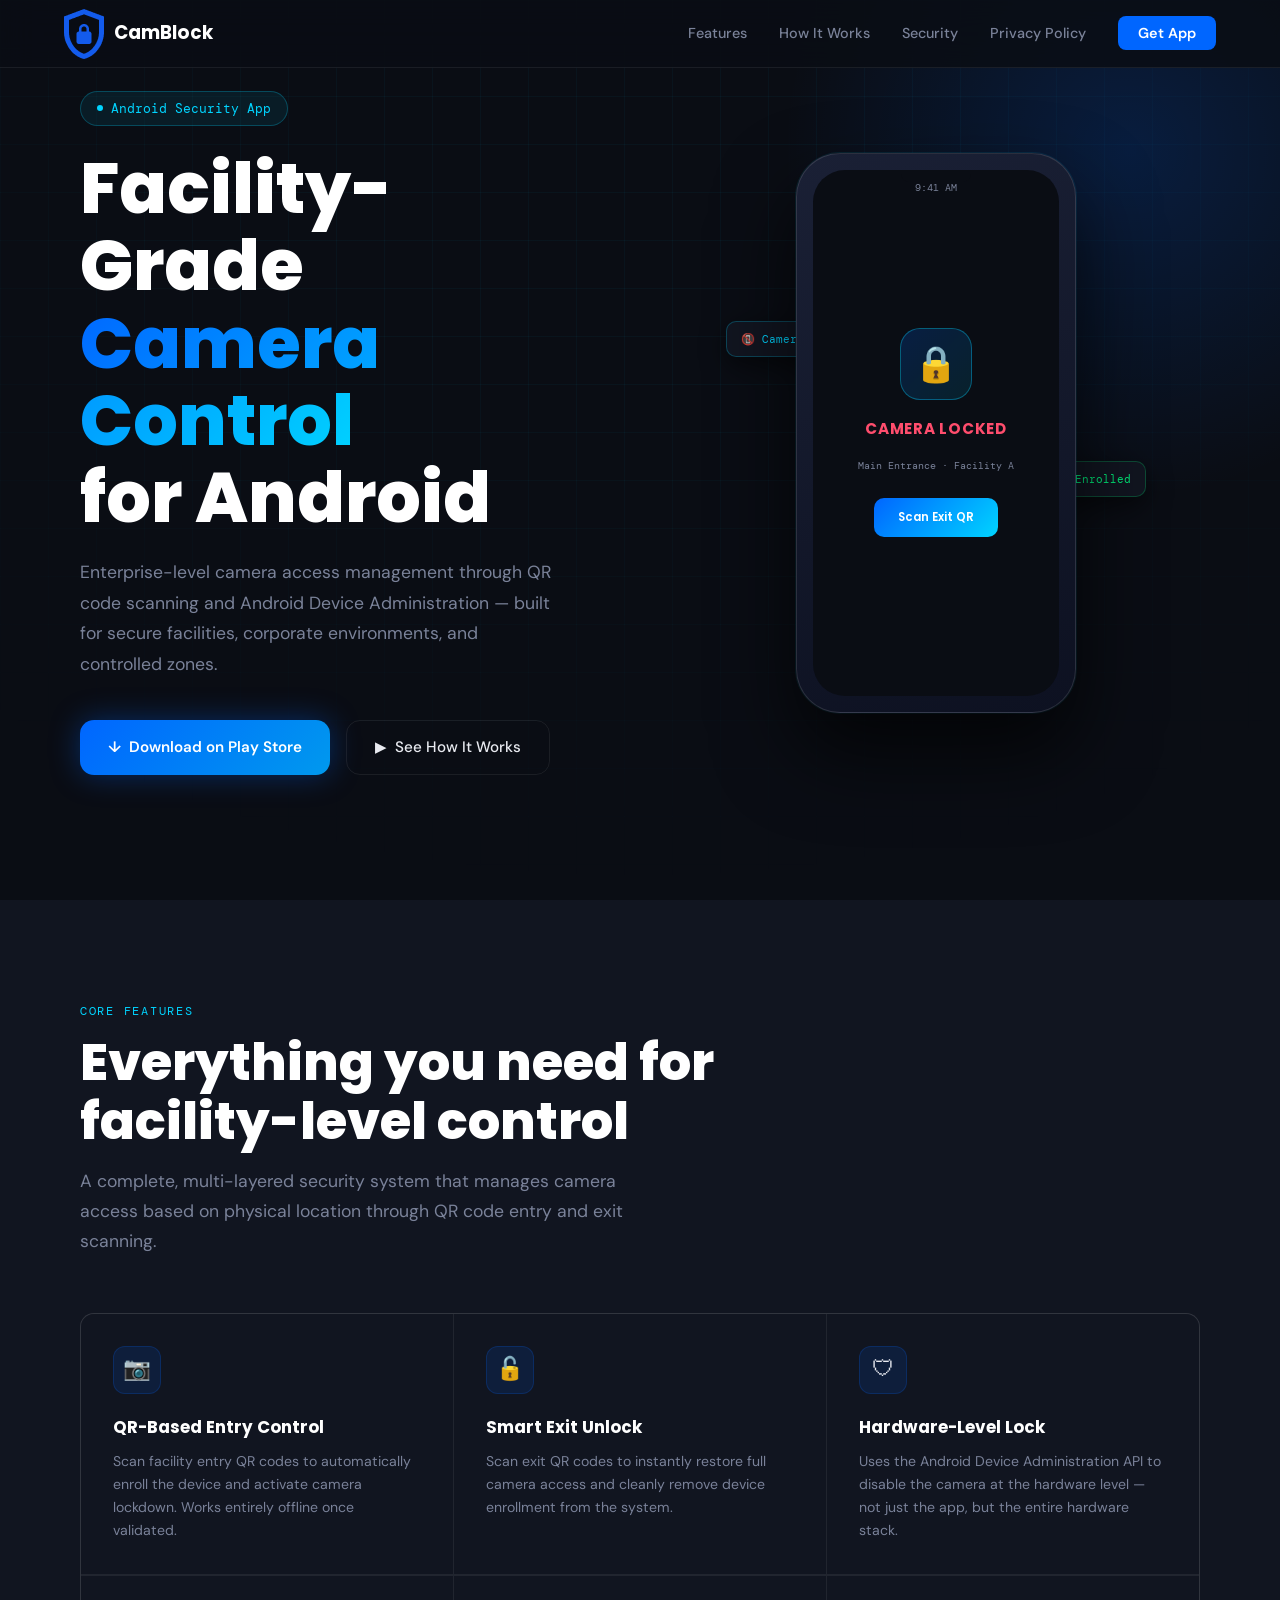
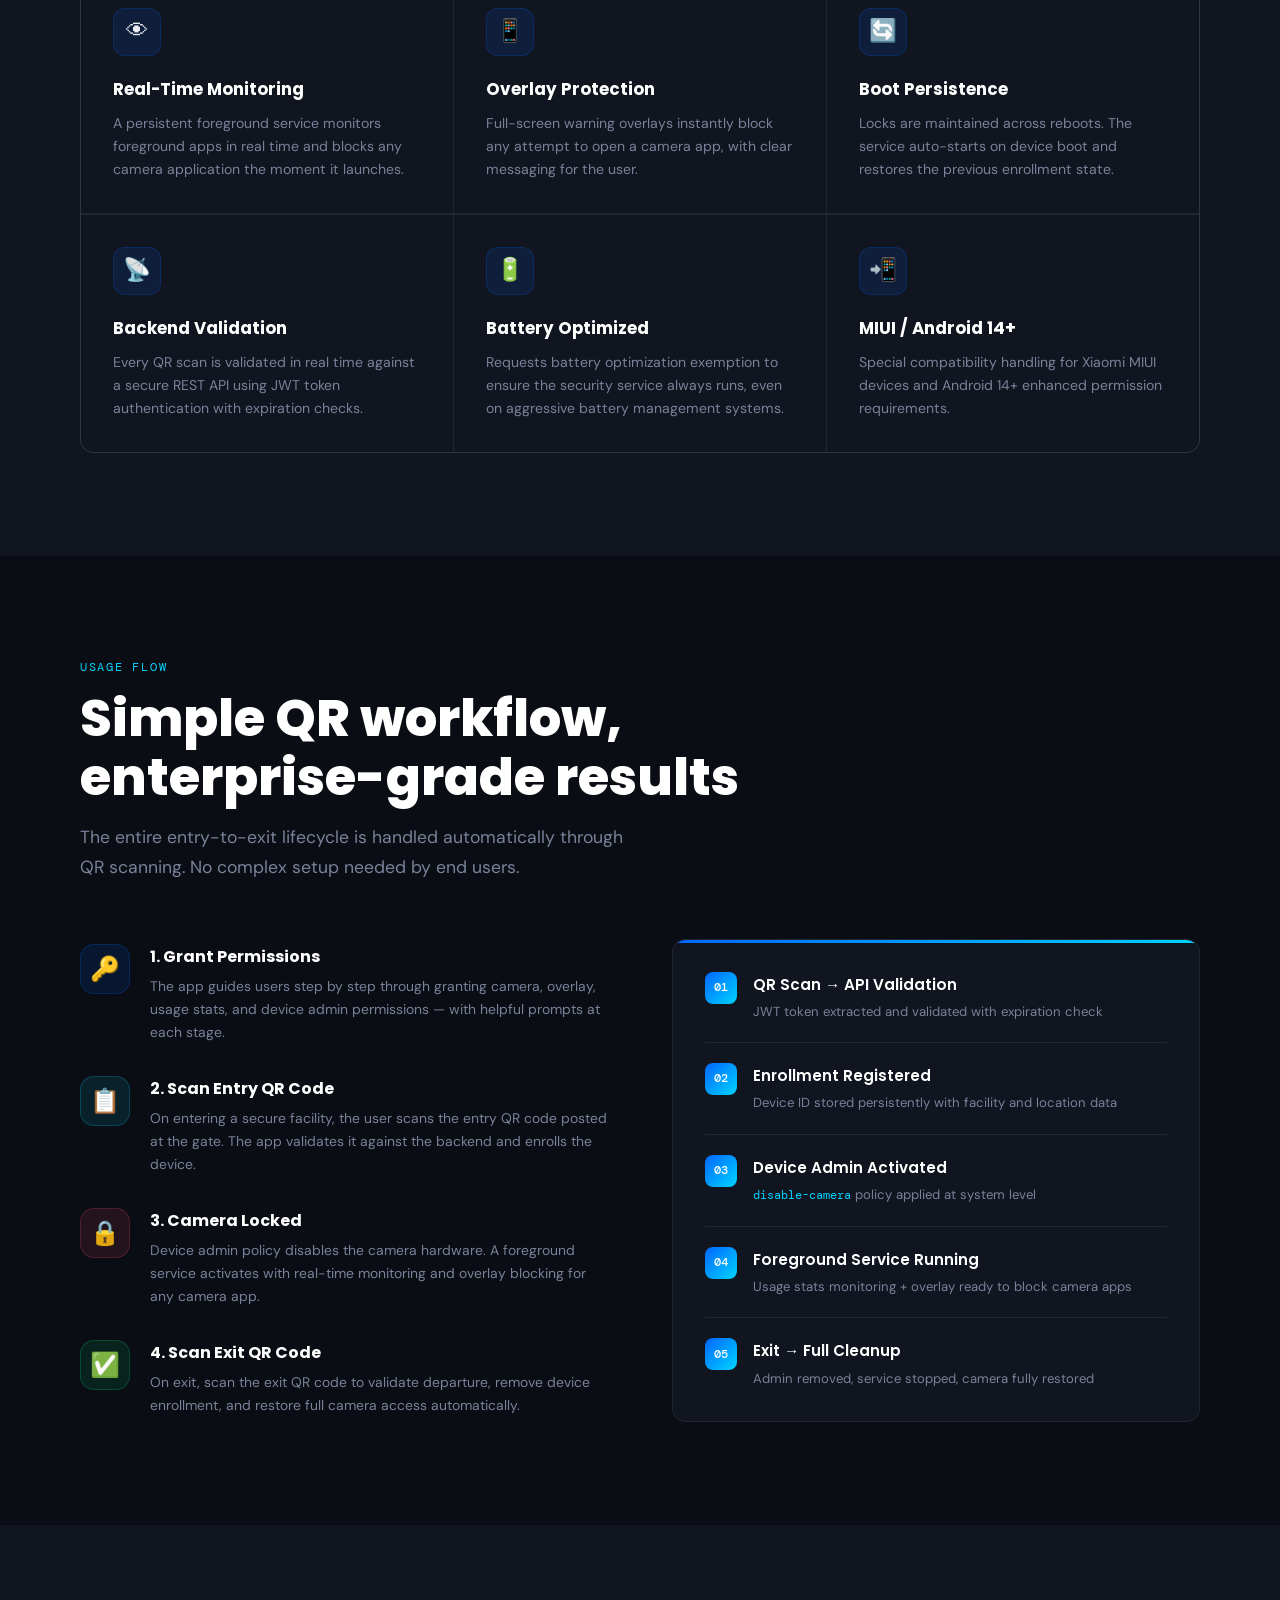
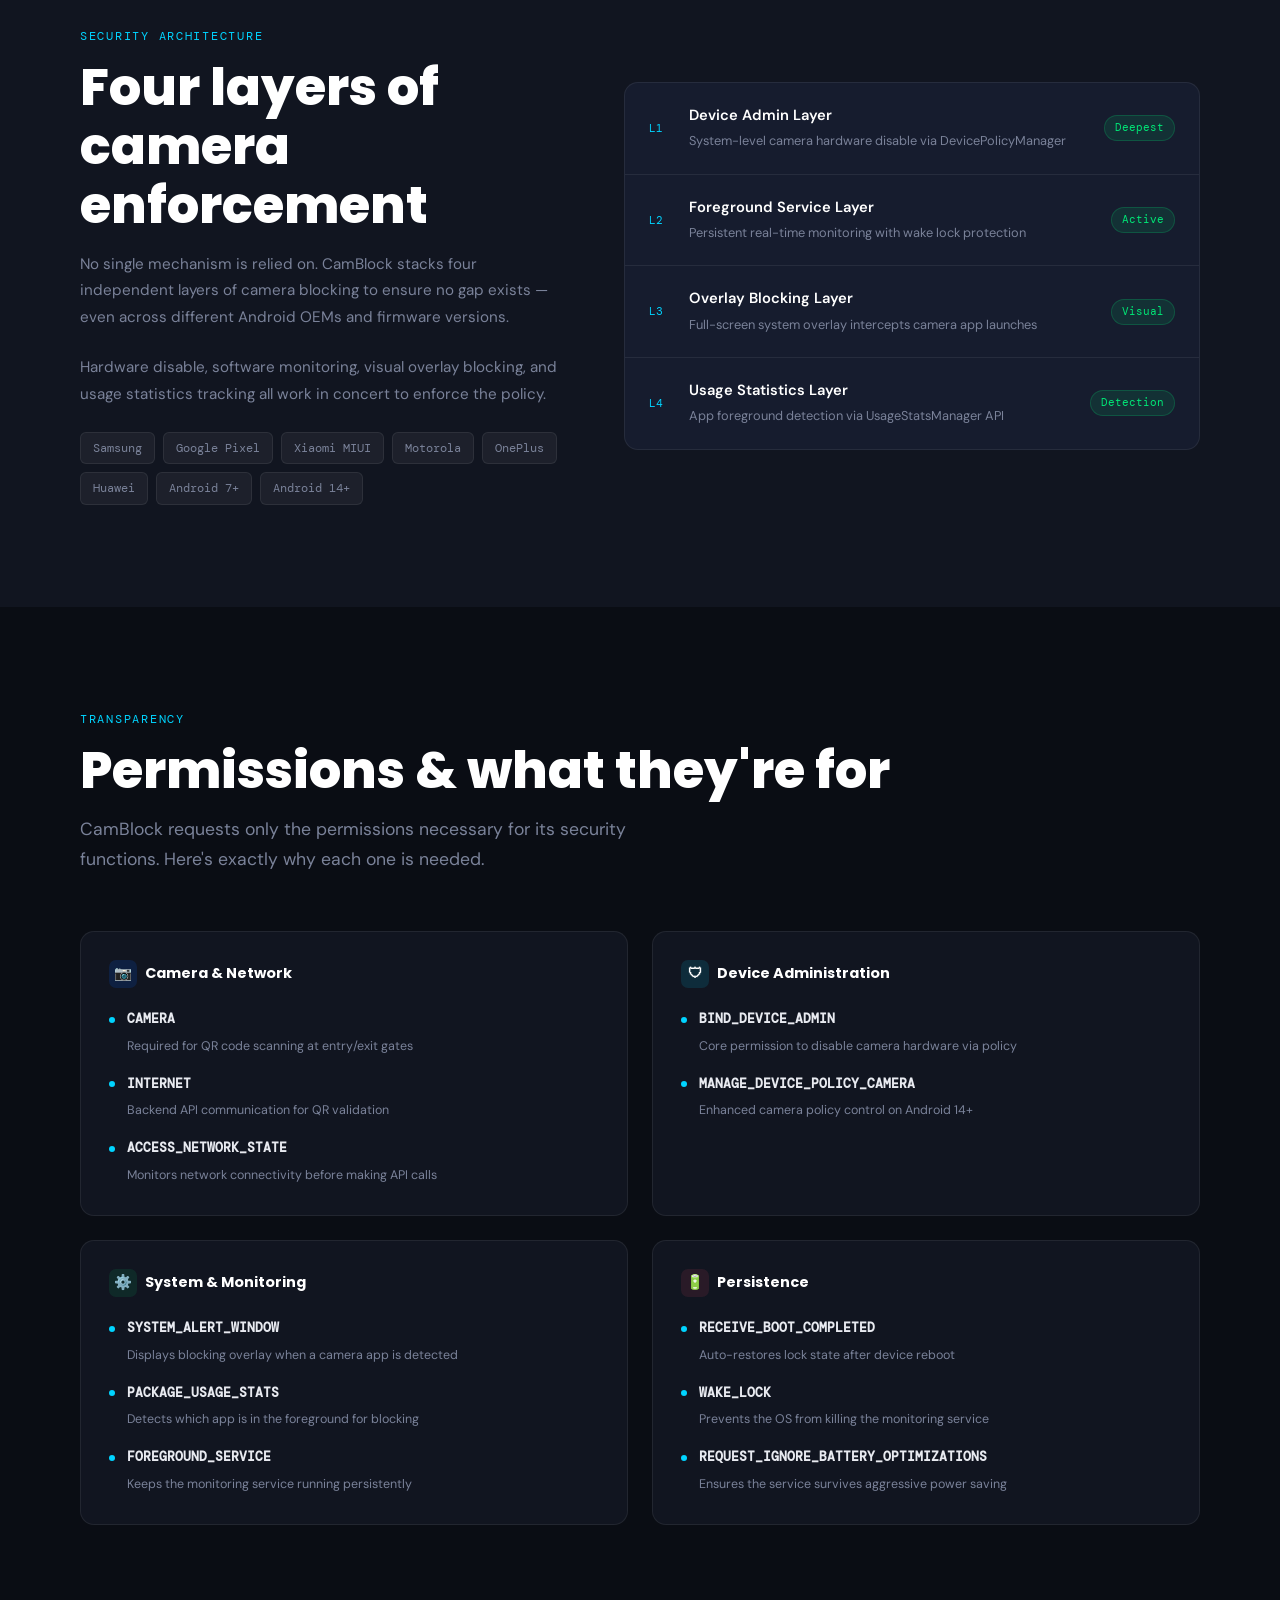
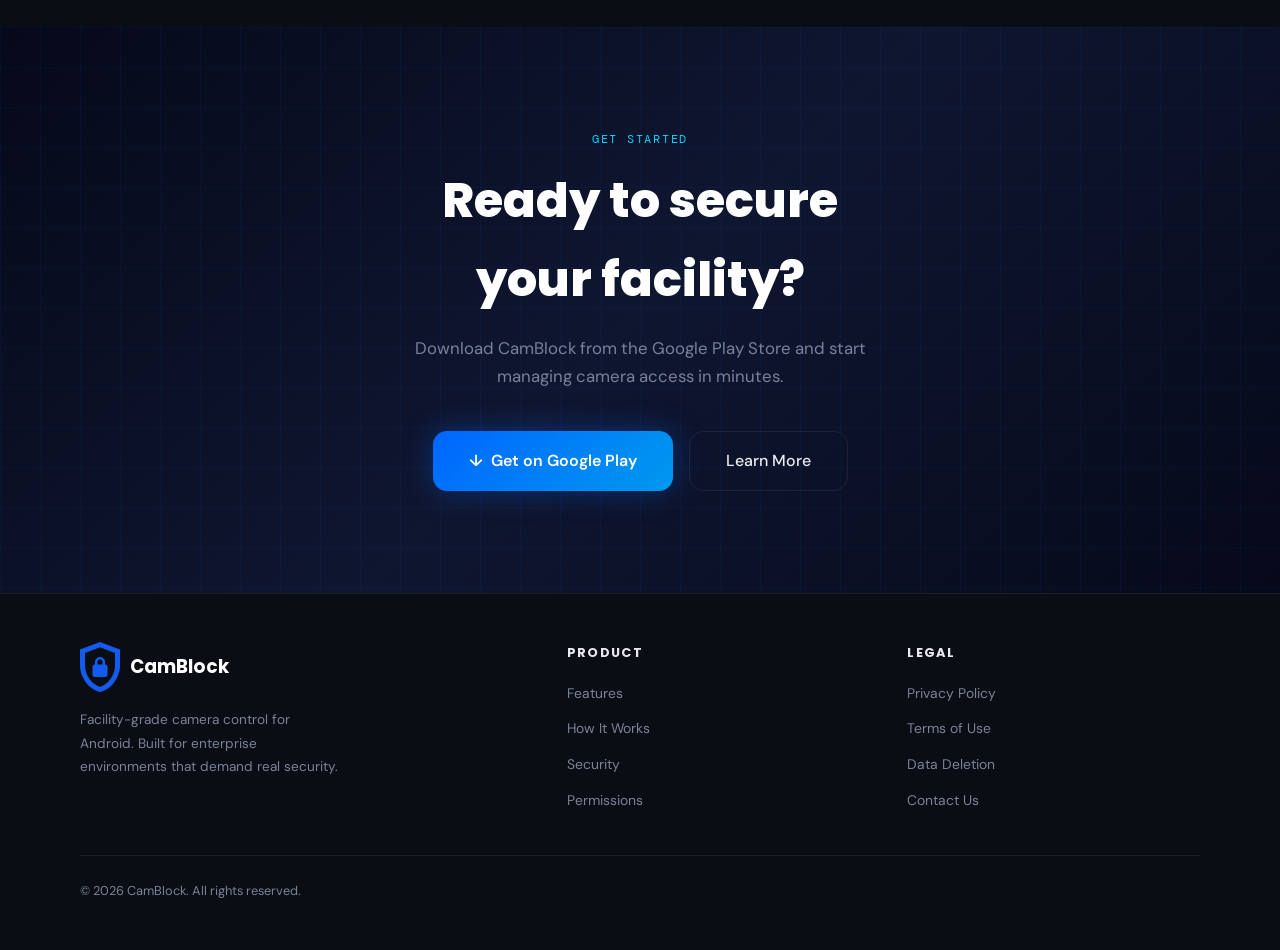
==== index.html @ 2841aa3a "initial commit" ====
<!DOCTYPE html>
<html lang="en">
  <head>
    <meta charset="UTF-8" />
    <meta name="viewport" content="width=device-width, initial-scale=1.0" />
    <title>CamBlock – Facility Camera Control</title>
    <link rel="preconnect" href="https://fonts.googleapis.com" />
    <link
      href="https://fonts.googleapis.com/css2?family=Poppins:wght@300;400;500;600;700&family=Syne:wght@400;600;700;800&family=DM+Sans:ital,wght@0,300;0,400;0,500;1,400&family=DM+Mono:wght@400;500&display=swap"
      rel="stylesheet"
    />
    <link rel="icon" type="image/png" sizes="32x32" href="logo.png">
    <!-- External CSS -->
    <link rel="stylesheet" href="styles.css" />

    <title>CamBlock Home</title>
  </head>
  <body>
    <!-- ── NAV ──────────────────────────────────────── -->
    <nav>
      <a class="nav-logo" href="/">
        <div class="shield"><img src="logo.png" /></div>
        CamBlock
      </a>
      <ul class="nav-links" id="navLinks">
        <li><a href="#features">Features</a></li>
        <li><a href="#how-it-works">How It Works</a></li>
        <li><a href="#security">Security</a></li>
        <li><a href="privacy.html">Privacy Policy</a></li>
        <li><a href="https://play.google.com/store/apps/details?id=com.sierra.camblock&pcampaignid=web_share" target="_blank" class="nav-cta">Get App</a></li>
      </ul>
      <div class="hamburger" id="hamburger" onclick="toggleMenu()">
        <span></span><span></span><span></span>
      </div>
    </nav>

    <!-- ── HERO ─────────────────────────────────────── -->
    <section id="hero">
      <div class="hero-bg"></div>
      <div class="hero-glow"></div>
      <div class="container">
        <div class="hero-grid">
          <div class="hero-content">
            <div class="hero-badge">Android Security App</div>
            <h1 class="hero-title">
              Facility-Grade<br />
              <span>Camera Control</span><br />
              for Android
            </h1>
            <p class="hero-desc">
              Enterprise-level camera access management through QR code scanning
              and Android Device Administration — built for secure facilities,
              corporate environments, and controlled zones.
            </p>
            <div class="hero-actions">
              <a href="https://play.google.com/store/apps/details?id=com.sierra.camblock&pcampaignid=web_share" target="_blank" class="btn-primary">
                ↓ &nbsp;Download on Play Store
              </a>
              <a href="#how-it-works" class="btn-secondary">
                ▶ &nbsp;See How It Works
              </a>
            </div>
          </div>

          <div class="hero-visual">
            <div class="phone-wrap">
              <div class="phone-float-badge left">📵 Camera Locked</div>
              <div class="phone-float-badge right">✅ Enrolled</div>
              <div class="phone-outer">
                <div class="phone-screen">
                  <div class="phone-notch"></div>
                  <div class="phone-status-bar">9:41 AM</div>
                  <div class="phone-lock-icon">🔒</div>
                  <div class="phone-status-text">CAMERA LOCKED</div>
                  <div class="phone-sub-text">Main Entrance · Facility A</div>
                  <div class="phone-scan-btn">Scan Exit QR</div>
                </div>
              </div>
            </div>
          </div>
        </div>
      </div>
    </section>

    <!-- ── FEATURES ─────────────────────────────────── -->
    <section id="features">
      <div class="container">
        <div class="section-label">Core Features</div>
        <h2 class="section-title">
          Everything you need for<br />facility-level control
        </h2>
        <p class="section-sub">
          A complete, multi-layered security system that manages camera access
          based on physical location through QR code entry and exit scanning.
        </p>

        <div class="features-grid">
          <div class="feature-card">
            <div class="feature-icon">📷</div>
            <h3>QR-Based Entry Control</h3>
            <p>
              Scan facility entry QR codes to automatically enroll the device
              and activate camera lockdown. Works entirely offline once
              validated.
            </p>
          </div>
          <div class="feature-card">
            <div class="feature-icon">🔓</div>
            <h3>Smart Exit Unlock</h3>
            <p>
              Scan exit QR codes to instantly restore full camera access and
              cleanly remove device enrollment from the system.
            </p>
          </div>
          <div class="feature-card">
            <div class="feature-icon">🛡</div>
            <h3>Hardware-Level Lock</h3>
            <p>
              Uses the Android Device Administration API to disable the camera
              at the hardware level — not just the app, but the entire hardware
              stack.
            </p>
          </div>
          <div class="feature-card">
            <div class="feature-icon">👁</div>
            <h3>Real-Time Monitoring</h3>
            <p>
              A persistent foreground service monitors foreground apps in real
              time and blocks any camera application the moment it launches.
            </p>
          </div>
          <div class="feature-card">
            <div class="feature-icon">📱</div>
            <h3>Overlay Protection</h3>
            <p>
              Full-screen warning overlays instantly block any attempt to open a
              camera app, with clear messaging for the user.
            </p>
          </div>
          <div class="feature-card">
            <div class="feature-icon">🔄</div>
            <h3>Boot Persistence</h3>
            <p>
              Locks are maintained across reboots. The service auto-starts on
              device boot and restores the previous enrollment state.
            </p>
          </div>
          <div class="feature-card">
            <div class="feature-icon">📡</div>
            <h3>Backend Validation</h3>
            <p>
              Every QR scan is validated in real time against a secure REST API
              using JWT token authentication with expiration checks.
            </p>
          </div>
          <div class="feature-card">
            <div class="feature-icon">🔋</div>
            <h3>Battery Optimized</h3>
            <p>
              Requests battery optimization exemption to ensure the security
              service always runs, even on aggressive battery management
              systems.
            </p>
          </div>
          <div class="feature-card">
            <div class="feature-icon">📲</div>
            <h3>MIUI / Android 14+</h3>
            <p>
              Special compatibility handling for Xiaomi MIUI devices and Android
              14+ enhanced permission requirements.
            </p>
          </div>
        </div>
      </div>
    </section>

    <!-- ── HOW IT WORKS ──────────────────────────────── -->
    <section id="how-it-works">
      <div class="container">
        <div class="section-label">Usage Flow</div>
        <h2 class="section-title">
          Simple QR workflow,<br />enterprise-grade results
        </h2>
        <p class="section-sub">
          The entire entry-to-exit lifecycle is handled automatically through QR
          scanning. No complex setup needed by end users.
        </p>

        <div class="steps-grid">
          <ul class="steps-list">
            <li>
              <div class="step-icon-wrap blue">🔑</div>
              <div>
                <h4>1. Grant Permissions</h4>
                <p>
                  The app guides users step by step through granting camera,
                  overlay, usage stats, and device admin permissions — with
                  helpful prompts at each stage.
                </p>
              </div>
            </li>
            <li>
              <div class="step-icon-wrap cyan">📋</div>
              <div>
                <h4>2. Scan Entry QR Code</h4>
                <p>
                  On entering a secure facility, the user scans the entry QR
                  code posted at the gate. The app validates it against the
                  backend and enrolls the device.
                </p>
              </div>
            </li>
            <li>
              <div class="step-icon-wrap red">🔒</div>
              <div>
                <h4>3. Camera Locked</h4>
                <p>
                  Device admin policy disables the camera hardware. A foreground
                  service activates with real-time monitoring and overlay
                  blocking for any camera app.
                </p>
              </div>
            </li>
            <li>
              <div class="step-icon-wrap green">✅</div>
              <div>
                <h4>4. Scan Exit QR Code</h4>
                <p>
                  On exit, scan the exit QR code to validate departure, remove
                  device enrollment, and restore full camera access
                  automatically.
                </p>
              </div>
            </li>
          </ul>

          <div class="steps-visual">
            <div class="flow-step">
              <div class="step-num">01</div>
              <div class="step-info">
                <h4>QR Scan → API Validation</h4>
                <p>JWT token extracted and validated with expiration check</p>
              </div>
            </div>
            <div class="flow-step">
              <div class="step-num">02</div>
              <div class="step-info">
                <h4>Enrollment Registered</h4>
                <p>
                  Device ID stored persistently with facility and location data
                </p>
              </div>
            </div>
            <div class="flow-step">
              <div class="step-num">03</div>
              <div class="step-info">
                <h4>Device Admin Activated</h4>
                <p>
                  <code
                    style="
                      font-family: var(--font-mono);
                      font-size: 0.78rem;
                      color: var(--accent);
                    "
                    >disable-camera</code
                  >
                  policy applied at system level
                </p>
              </div>
            </div>
            <div class="flow-step">
              <div class="step-num">04</div>
              <div class="step-info">
                <h4>Foreground Service Running</h4>
                <p>
                  Usage stats monitoring + overlay ready to block camera apps
                </p>
              </div>
            </div>
            <div class="flow-step">
              <div class="step-num">05</div>
              <div class="step-info">
                <h4>Exit → Full Cleanup</h4>
                <p>Admin removed, service stopped, camera fully restored</p>
              </div>
            </div>
          </div>
        </div>
      </div>
    </section>

    <!-- ── SECURITY ──────────────────────────────────── -->
    <section id="security">
      <div class="container">
        <div class="layers-container">
          <div>
            <div class="section-label">Security Architecture</div>
            <h2 class="section-title">
              Four layers of<br />camera enforcement
            </h2>
            <div class="security-text">
              <p>
                No single mechanism is relied on. CamBlock stacks four
                independent layers of camera blocking to ensure no gap exists —
                even across different Android OEMs and firmware versions.
              </p>
              <p>
                Hardware disable, software monitoring, visual overlay blocking,
                and usage statistics tracking all work in concert to enforce the
                policy.
              </p>
              <div class="compat-tags">
                <span class="tag">Samsung</span>
                <span class="tag">Google Pixel</span>
                <span class="tag">Xiaomi MIUI</span>
                <span class="tag">Motorola</span>
                <span class="tag">OnePlus</span>
                <span class="tag">Huawei</span>
                <span class="tag">Android 7+</span>
                <span class="tag">Android 14+</span>
              </div>
            </div>
          </div>
          <div class="layer-stack">
            <div class="layer-item">
              <div class="layer-num">L1</div>
              <div class="layer-info">
                <strong>Device Admin Layer</strong>
                <span
                  >System-level camera hardware disable via
                  DevicePolicyManager</span
                >
              </div>
              <div class="layer-badge">Deepest</div>
            </div>
            <div class="layer-item">
              <div class="layer-num">L2</div>
              <div class="layer-info">
                <strong>Foreground Service Layer</strong>
                <span
                  >Persistent real-time monitoring with wake lock
                  protection</span
                >
              </div>
              <div class="layer-badge">Active</div>
            </div>
            <div class="layer-item">
              <div class="layer-num">L3</div>
              <div class="layer-info">
                <strong>Overlay Blocking Layer</strong>
                <span
                  >Full-screen system overlay intercepts camera app
                  launches</span
                >
              </div>
              <div class="layer-badge">Visual</div>
            </div>
            <div class="layer-item">
              <div class="layer-num">L4</div>
              <div class="layer-info">
                <strong>Usage Statistics Layer</strong>
                <span>App foreground detection via UsageStatsManager API</span>
              </div>
              <div class="layer-badge">Detection</div>
            </div>
          </div>
        </div>
      </div>
    </section>

    <!-- ── PERMISSIONS ───────────────────────────────── -->
    <section id="permissions">
      <div class="container">
        <div class="section-label">Transparency</div>
        <h2 class="section-title">Permissions & what they're for</h2>
        <p class="section-sub">
          CamBlock requests only the permissions necessary for its security
          functions. Here's exactly why each one is needed.
        </p>

        <div class="perms-grid">
          <div class="perm-group">
            <h3><span class="b">📷</span> Camera & Network</h3>
            <div class="perm-item">
              <div class="perm-dot"></div>
              <div class="perm-item-info">
                <strong>CAMERA</strong>
                <span>Required for QR code scanning at entry/exit gates</span>
              </div>
            </div>
            <div class="perm-item">
              <div class="perm-dot"></div>
              <div class="perm-item-info">
                <strong>INTERNET</strong>
                <span>Backend API communication for QR validation</span>
              </div>
            </div>
            <div class="perm-item">
              <div class="perm-dot"></div>
              <div class="perm-item-info">
                <strong>ACCESS_NETWORK_STATE</strong>
                <span
                  >Monitors network connectivity before making API calls</span
                >
              </div>
            </div>
          </div>

          <div class="perm-group">
            <h3><span class="c">🛡</span> Device Administration</h3>
            <div class="perm-item">
              <div class="perm-dot"></div>
              <div class="perm-item-info">
                <strong>BIND_DEVICE_ADMIN</strong>
                <span
                  >Core permission to disable camera hardware via policy</span
                >
              </div>
            </div>
            <div class="perm-item">
              <div class="perm-dot"></div>
              <div class="perm-item-info">
                <strong>MANAGE_DEVICE_POLICY_CAMERA</strong>
                <span>Enhanced camera policy control on Android 14+</span>
              </div>
            </div>
          </div>

          <div class="perm-group">
            <h3><span class="g">⚙️</span> System & Monitoring</h3>
            <div class="perm-item">
              <div class="perm-dot"></div>
              <div class="perm-item-info">
                <strong>SYSTEM_ALERT_WINDOW</strong>
                <span
                  >Displays blocking overlay when a camera app is detected</span
                >
              </div>
            </div>
            <div class="perm-item">
              <div class="perm-dot"></div>
              <div class="perm-item-info">
                <strong>PACKAGE_USAGE_STATS</strong>
                <span>Detects which app is in the foreground for blocking</span>
              </div>
            </div>
            <div class="perm-item">
              <div class="perm-dot"></div>
              <div class="perm-item-info">
                <strong>FOREGROUND_SERVICE</strong>
                <span>Keeps the monitoring service running persistently</span>
              </div>
            </div>
          </div>

          <div class="perm-group">
            <h3><span class="r">🔋</span> Persistence</h3>
            <div class="perm-item">
              <div class="perm-dot"></div>
              <div class="perm-item-info">
                <strong>RECEIVE_BOOT_COMPLETED</strong>
                <span>Auto-restores lock state after device reboot</span>
              </div>
            </div>
            <div class="perm-item">
              <div class="perm-dot"></div>
              <div class="perm-item-info">
                <strong>WAKE_LOCK</strong>
                <span>Prevents the OS from killing the monitoring service</span>
              </div>
            </div>
            <div class="perm-item">
              <div class="perm-dot"></div>
              <div class="perm-item-info">
                <strong>REQUEST_IGNORE_BATTERY_OPTIMIZATIONS</strong>
                <span
                  >Ensures the service survives aggressive power saving</span
                >
              </div>
            </div>
          </div>
        </div>
      </div>
    </section>

    <!-- ── CTA ───────────────────────────────────────── -->
    <section id="cta">
      <div class="container">
        <div class="cta-inner">
          <div
            class="section-label"
            style="justify-content: center; display: flex"
          >
            Get Started
          </div>
          <h2>Ready to secure<br />your facility?</h2>
          <p>
            Download CamBlock from the Google Play Store and start managing
            camera access in minutes.
          </p>
          <div
            style="
              display: flex;
              gap: 1rem;
              justify-content: center;
              flex-wrap: wrap;
            "
          >
            <a
              href="https://play.google.com/store/apps/details?id=com.sierra.camblock&pcampaignid=web_share"
              target="_blank"
              class="btn-primary"
              style="font-size: 1rem; padding: 16px 36px"
            >
              ↓ &nbsp;Get on Google Play
            </a>
            <a
              href="#features"
              class="btn-secondary"
              style="font-size: 1rem; padding: 16px 36px"
            >
              Learn More
            </a>
          </div>
        </div>
      </div>
    </section>

    <!-- ── FOOTER ────────────────────────────────────── -->
    <footer>
      <div class="footer-inner">
        <div class="footer-brand">
          <a class="nav-logo" href="/">
            <div class="shield"><img src="logo.png" /></div>
            CamBlock
          </a>
          <p>
            Facility-grade camera control for Android. Built for enterprise
            environments that demand real security.
          </p>
        </div>
        <div class="footer-col">
          <h4>Product</h4>
          <ul>
            <li><a href="#features">Features</a></li>
            <li><a href="#how-it-works">How It Works</a></li>
            <li><a href="#security">Security</a></li>
            <li><a href="#permissions">Permissions</a></li>
          </ul>
        </div>
        <div class="footer-col">
          <h4>Legal</h4>
          <ul>
            <li><a href="privacy.html">Privacy Policy</a></li>
            <li><a href="privacy.html">Terms of Use</a></li>
            <li><a href="privacy.html">Data Deletion</a></li>
            <li><a href="mailto:shivam.soni@mindefy.tech">Contact Us</a></li>
          </ul>
        </div>
      </div>
      <div class="footer-bottom">
        <span>© 2026 CamBlock. All rights reserved.</span>
      </div>
    </footer>

    <script>
      function toggleMenu() {
        const links = document.getElementById("navLinks");
        links.classList.toggle("open");
      }

      // Close menu on link click
      document.querySelectorAll(".nav-links a").forEach((link) => {
        link.addEventListener("click", () => {
          document.getElementById("navLinks").classList.remove("open");
        });
      });

      // Scroll reveal
      const observer = new IntersectionObserver(
        (entries) => {
          entries.forEach((entry) => {
            if (entry.isIntersecting) {
              entry.target.style.opacity = "1";
              entry.target.style.transform = "translateY(0)";
            }
          });
        },
        { threshold: 0.1 }
      );

      document
        .querySelectorAll(
          ".feature-card, .steps-list li, .layer-item, .perm-group"
        )
        .forEach((el) => {
          el.style.opacity = "0";
          el.style.transform = "translateY(20px)";
          el.style.transition = "opacity .5s ease, transform .5s ease";
          observer.observe(el);
        });
    </script>
  </body>
</html>
---- styles.css ----
*,
*::before,
*::after {
    box-sizing: border-box;
    margin: 0;
    padding: 0;
}

:root {
    --bg: #0a0d14;
    --surface: #111520;
    --surface2: #161c2e;
    --border: rgba(255, 255, 255, 0.07);
    --accent: #00d4ff;
    --accent2: #0066ff;
    --warn: #ff4d6d;
    --text: #e8eaf0;
    --muted: #7a8299;
    --white: #ffffff;
    --radius: 14px;
    --font-head: "Poppins", sans-serif;
    --font-body: "DM Sans", sans-serif;
    --font-mono: "DM Mono", monospace;
}

html {
    scroll-behavior: smooth;
}

body {
    background: var(--bg);
    color: var(--text);
    font-family: var(--font-body);
    font-size: 16px;
    line-height: 1.65;
    overflow-x: hidden;
}

/* ── Nav ───────────────────────────────────────── */
nav {
    position: fixed;
    top: 0;
    left: 0;
    right: 0;
    z-index: 100;
    display: flex;
    align-items: center;
    justify-content: space-between;
    padding: 0 clamp(1.5rem, 5vw, 4rem);
    height: 68px;
    background: rgba(10, 13, 20, 0.85);
    backdrop-filter: blur(18px);
    border-bottom: 1px solid var(--border);
}

.nav-logo {
    display: flex;
    align-items: center;
    gap: 10px;
    font-family: var(--font-head);
    font-weight: 700;
    font-size: 1.15rem;
    color: var(--white);
    text-decoration: none;
}

.nav-logo .shield {
    border-radius: 8px;
    display: grid;
    place-items: center;
    font-size: 1rem;
}

.nav-links {
    display: flex;
    gap: 2rem;
    list-style: none;
}

.nav-links a {
    color: var(--muted);
    text-decoration: none;
    font-size: 0.9rem;
    font-weight: 500;
    transition: color 0.2s;
}

.nav-links a:hover {
    color: var(--white);
}

.nav-cta {
    background: var(--accent2);
    color: #fff !important;
    padding: 8px 20px;
    border-radius: 8px;
    font-weight: 600 !important;
    transition: background 0.2s, transform 0.2s !important;
}

.nav-cta:hover {
    background: #0052d4 !important;
    transform: translateY(-1px);
}

.hamburger {
    display: none;
    flex-direction: column;
    gap: 5px;
    cursor: pointer;
    padding: 4px;
}

.hamburger span {
    display: block;
    width: 24px;
    height: 2px;
    background: var(--text);
    border-radius: 2px;
    transition: all 0.3s;
}

/* ── Sections shared ──────────────────────────── */
section {
    padding: clamp(4rem, 8vw, 7rem) clamp(1.5rem, 5vw, 4rem);
}

.container {
    max-width: 1120px;
    margin: 0 auto;
}

.section-label {
    font-family: var(--font-mono);
    font-size: 0.72rem;
    letter-spacing: 0.15em;
    text-transform: uppercase;
    color: var(--accent);
    margin-bottom: 0.75rem;
}

h1,
h2,
h3,
h4 {
    font-family: var(--font-head);
}

h2.section-title {
    font-size: clamp(2rem, 4.5vw, 3.2rem);
    font-weight: 800;
    line-height: 1.15;
    color: var(--white);
    margin-bottom: 1rem;
}

.section-sub {
    font-size: 1.1rem;
    color: var(--muted);
    max-width: 560px;
    margin-bottom: 3.5rem;
    line-height: 1.7;
}

/* ── Hero ─────────────────────────────────────── */
#hero {
    min-height: 100vh;
    display: flex;
    align-items: center;
    padding-top: 68px;
    position: relative;
    overflow: hidden;
}

.hero-grid {
    display: grid;
    grid-template-columns: 1fr 1fr;
    align-items: center;
    gap: 4rem;
}

/* animated grid bg */
.hero-bg {
    position: absolute;
    inset: 0;
    z-index: 0;
    background-image: linear-gradient(rgba(0, 212, 255, 0.04) 1px,
            transparent 1px),
        linear-gradient(90deg, rgba(0, 212, 255, 0.04) 1px, transparent 1px);
    background-size: 48px 48px;
    mask-image: radial-gradient(ellipse 80% 80% at 50% 20%,
            black 30%,
            transparent 100%);
}

.hero-glow {
    position: absolute;
    width: 700px;
    height: 700px;
    border-radius: 50%;
    background: radial-gradient(circle,
            rgba(0, 102, 255, 0.18) 0%,
            transparent 70%);
    top: -200px;
    right: -200px;
    pointer-events: none;
}

.hero-content {
    position: relative;
    z-index: 1;
}

.hero-badge {
    display: inline-flex;
    align-items: center;
    gap: 8px;
    background: rgba(0, 212, 255, 0.08);
    border: 1px solid rgba(0, 212, 255, 0.25);
    border-radius: 100px;
    padding: 6px 16px;
    font-size: 0.8rem;
    font-family: var(--font-mono);
    color: var(--accent);
    margin-bottom: 1.5rem;
    animation: fadeUp 0.6s ease both;
}

.hero-badge::before {
    content: "";
    width: 6px;
    height: 6px;
    background: var(--accent);
    border-radius: 50%;
    animation: pulse 2s infinite;
}

@keyframes pulse {

    0%,
    100% {
        opacity: 1;
        transform: scale(1);
    }

    50% {
        opacity: 0.5;
        transform: scale(1.4);
    }
}

h1.hero-title {
    font-size: clamp(2.8rem, 6vw, 4.4rem);
    font-weight: 800;
    line-height: 1.1;
    color: var(--white);
    margin-bottom: 1.25rem;
    animation: fadeUp 0.6s 0.1s ease both;
}

h1.hero-title span {
    background: linear-gradient(135deg, var(--accent2), var(--accent));
    -webkit-background-clip: text;
    -webkit-text-fill-color: transparent;
}

.hero-desc {
    font-size: 1.1rem;
    color: var(--muted);
    max-width: 480px;
    margin-bottom: 2.5rem;
    line-height: 1.75;
    animation: fadeUp 0.6s 0.2s ease both;
}

.hero-actions {
    display: flex;
    gap: 1rem;
    flex-wrap: wrap;
    animation: fadeUp 0.6s 0.3s ease both;
}

.btn-primary {
    display: inline-flex;
    align-items: center;
    gap: 8px;
    background: linear-gradient(135deg, var(--accent2), #0099ee);
    color: #fff;
    text-decoration: none;
    padding: 14px 28px;
    border-radius: var(--radius);
    font-weight: 600;
    font-size: 0.95rem;
    transition: transform 0.2s, box-shadow 0.2s;
    box-shadow: 0 0 30px rgba(0, 102, 255, 0.35);
}

.btn-primary:hover {
    transform: translateY(-2px);
    box-shadow: 0 0 40px rgba(0, 102, 255, 0.5);
}

.btn-secondary {
    display: inline-flex;
    align-items: center;
    gap: 8px;
    background: transparent;
    color: var(--text);
    text-decoration: none;
    padding: 14px 28px;
    border-radius: var(--radius);
    font-weight: 500;
    font-size: 0.95rem;
    border: 1px solid var(--border);
    transition: border-color 0.2s, background 0.2s;
}

.btn-secondary:hover {
    border-color: rgba(255, 255, 255, 0.2);
    background: rgba(255, 255, 255, 0.04);
}

/* Phone mockup */
.hero-visual {
    position: relative;
    z-index: 1;
    display: flex;
    justify-content: center;
    animation: fadeUp 0.6s 0.4s ease both;
}

.phone-wrap {
    position: relative;
    width: 280px;
}

.phone-outer {
    width: 280px;
    height: 560px;
    background: linear-gradient(160deg, #1a2035 0%, #0d1121 100%);
    border-radius: 44px;
    border: 1.5px solid rgba(255, 255, 255, 0.12);
    padding: 16px;
    position: relative;
    box-shadow: 0 40px 80px rgba(0, 0, 0, 0.7),
        0 0 0 1px rgba(0, 212, 255, 0.1);
}

.phone-screen {
    width: 100%;
    height: 100%;
    background: var(--bg);
    border-radius: 32px;
    overflow: hidden;
    display: flex;
    flex-direction: column;
    align-items: center;
    justify-content: center;
    gap: 1rem;
    position: relative;
}

.phone-status-bar {
    position: absolute;
    top: 0;
    left: 0;
    right: 0;
    height: 36px;
    display: flex;
    align-items: center;
    justify-content: center;
    font-size: 0.6rem;
    font-family: var(--font-mono);
    color: var(--muted);
}

.phone-notch {
    width: 70px;
    height: 12px;
    background: #0a0d14;
    border-radius: 0 0 8px 8px;
    position: absolute;
    top: 0;
    left: 50%;
    transform: translateX(-50%);
}

.phone-lock-icon {
    width: 72px;
    height: 72px;
    background: linear-gradient(135deg,
            rgba(0, 102, 255, 0.2),
            rgba(0, 212, 255, 0.1));
    border: 1.5px solid rgba(0, 212, 255, 0.35);
    border-radius: 20px;
    display: flex;
    align-items: center;
    justify-content: center;
    font-size: 2.2rem;
}

.phone-status-text {
    font-family: var(--font-head);
    font-size: 0.95rem;
    font-weight: 700;
    color: var(--warn);
    letter-spacing: 0.05em;
}

.phone-status-text.unlocked {
    color: #00e676;
}

.phone-sub-text {
    font-size: 0.65rem;
    font-family: var(--font-mono);
    color: var(--muted);
}

.phone-scan-btn {
    margin-top: 0.5rem;
    background: linear-gradient(135deg, var(--accent2), var(--accent));
    color: #fff;
    padding: 10px 24px;
    border-radius: 10px;
    font-size: 0.72rem;
    font-weight: 600;
    font-family: var(--font-head);
}

.phone-float-badge {
    position: absolute;
    background: var(--surface);
    border: 1px solid var(--border);
    border-radius: 10px;
    padding: 8px 14px;
    font-size: 0.7rem;
    font-family: var(--font-mono);
    white-space: nowrap;
    box-shadow: 0 8px 24px rgba(0, 0, 0, 0.5);
}

.phone-float-badge.left {
    left: -70px;
    top: 30%;
    color: var(--accent);
    border-color: rgba(0, 212, 255, 0.25);
    animation: floatL 3s ease-in-out infinite;
}

.phone-float-badge.right {
    right: -70px;
    top: 55%;
    color: #00e676;
    border-color: rgba(0, 230, 118, 0.25);
    animation: floatR 3s ease-in-out infinite 0.5s;
}

@keyframes floatL {

    0%,
    100% {
        transform: translateY(0);
    }

    50% {
        transform: translateY(-8px);
    }
}

@keyframes floatR {

    0%,
    100% {
        transform: translateY(0);
    }

    50% {
        transform: translateY(8px);
    }
}

.hero-stats {
    display: flex;
    gap: 2.5rem;
    flex-wrap: wrap;
    margin-top: 3rem;
    padding-top: 2rem;
    border-top: 1px solid var(--border);
    animation: fadeUp 0.6s 0.45s ease both;
}

.stat-item {}

.stat-number {
    font-family: var(--font-head);
    font-size: 1.9rem;
    font-weight: 800;
    color: var(--white);
    line-height: 1;
}

.stat-label {
    font-size: 0.78rem;
    color: var(--muted);
    margin-top: 3px;
}

@keyframes fadeUp {
    from {
        opacity: 0;
        transform: translateY(24px);
    }

    to {
        opacity: 1;
        transform: translateY(0);
    }
}

/* ── Features ─────────────────────────────────── */
#features {
    background: var(--surface);
}

.features-grid {
    display: grid;
    grid-template-columns: repeat(3, 1fr);
    gap: 1.5px;
    background: var(--border);
    border: 1px solid var(--border);
    border-radius: var(--radius);
    overflow: hidden;
}

.feature-card {
    background: var(--surface);
    padding: 2rem;
    transition: background 0.25s;
    position: relative;
    overflow: hidden;
}

.feature-card::after {
    content: "";
    position: absolute;
    bottom: 0;
    left: 0;
    right: 0;
    height: 2px;
    background: linear-gradient(90deg, var(--accent2), var(--accent));
    transform: scaleX(0);
    transform-origin: left;
    transition: transform 0.3s;
}

.feature-card:hover {
    background: var(--surface2);
}

.feature-card:hover::after {
    transform: scaleX(1);
}

.feature-icon {
    width: 48px;
    height: 48px;
    background: rgba(0, 102, 255, 0.12);
    border: 1px solid rgba(0, 102, 255, 0.2);
    border-radius: 12px;
    display: grid;
    place-items: center;
    font-size: 1.4rem;
    margin-bottom: 1.25rem;
}

.feature-card h3 {
    font-size: 1.05rem;
    font-weight: 700;
    color: var(--white);
    margin-bottom: 0.5rem;
}

.feature-card p {
    font-size: 0.88rem;
    color: var(--muted);
    line-height: 1.65;
}

/* ── How It Works ─────────────────────────────── */
#how-it-works {}

.steps-grid {
    display: grid;
    grid-template-columns: 1fr 1fr;
    gap: 2rem 4rem;
    align-items: center;
}

.steps-visual {
    background: var(--surface);
    border: 1px solid var(--border);
    border-radius: var(--radius);
    padding: 2rem;
    position: relative;
    overflow: hidden;
}

.steps-visual::before {
    content: "";
    position: absolute;
    top: 0;
    left: 0;
    right: 0;
    height: 3px;
    background: linear-gradient(90deg, var(--accent2), var(--accent));
}

.flow-step {
    display: flex;
    gap: 1rem;
    align-items: flex-start;
    padding: 1.25rem 0;
    border-bottom: 1px solid var(--border);
}

.flow-step:last-child {
    border-bottom: none;
    padding-bottom: 0;
}

.flow-step:first-child {
    padding-top: 0;
}

.step-num {
    width: 32px;
    height: 32px;
    flex-shrink: 0;
    background: linear-gradient(135deg, var(--accent2), var(--accent));
    border-radius: 8px;
    display: grid;
    place-items: center;
    font-family: var(--font-mono);
    font-size: 0.75rem;
    font-weight: 500;
    color: #fff;
}

.step-info h4 {
    font-size: 0.95rem;
    font-weight: 600;
    color: var(--white);
    margin-bottom: 0.25rem;
}

.step-info p {
    font-size: 0.82rem;
    color: var(--muted);
}

.steps-list {
    list-style: none;
}

.steps-list li {
    display: flex;
    gap: 1.25rem;
    align-items: flex-start;
    margin-bottom: 2rem;
}

.steps-list li:last-child {
    margin-bottom: 0;
}

.step-icon-wrap {
    width: 50px;
    height: 50px;
    flex-shrink: 0;
    border-radius: 14px;
    display: grid;
    place-items: center;
    font-size: 1.5rem;
}

.step-icon-wrap.blue {
    background: rgba(0, 102, 255, 0.12);
    border: 1px solid rgba(0, 102, 255, 0.2);
}

.step-icon-wrap.cyan {
    background: rgba(0, 212, 255, 0.1);
    border: 1px solid rgba(0, 212, 255, 0.2);
}

.step-icon-wrap.green {
    background: rgba(0, 230, 118, 0.1);
    border: 1px solid rgba(0, 230, 118, 0.2);
}

.step-icon-wrap.red {
    background: rgba(255, 77, 109, 0.1);
    border: 1px solid rgba(255, 77, 109, 0.2);
}

.steps-list h4 {
    font-size: 1rem;
    font-weight: 700;
    color: var(--white);
    margin-bottom: 0.3rem;
}

.steps-list p {
    font-size: 0.87rem;
    color: var(--muted);
    line-height: 1.65;
}

/* ── Security Layers ──────────────────────────── */
#security {
    background: var(--surface);
}

.layers-container {
    display: grid;
    grid-template-columns: 1fr 1.2fr;
    gap: 4rem;
    align-items: center;
}

.layer-stack {
    display: flex;
    flex-direction: column;
    gap: 0;
}

.layer-item {
    display: flex;
    align-items: center;
    gap: 1rem;
    padding: 1.25rem 1.5rem;
    border: 1px solid var(--border);
    background: var(--surface2);
    position: relative;
    transition: background 0.25s, border-color 0.25s;
    cursor: default;
}

.layer-item:first-child {
    border-radius: var(--radius) var(--radius) 0 0;
}

.layer-item:last-child {
    border-radius: 0 0 var(--radius) var(--radius);
    border-top: none;
}

.layer-item:not(:first-child):not(:last-child) {
    border-top: none;
}

.layer-item:hover {
    background: rgba(0, 102, 255, 0.08);
    border-color: rgba(0, 102, 255, 0.3);
}

.layer-num {
    font-family: var(--font-mono);
    font-size: 0.7rem;
    color: var(--accent);
    width: 24px;
}

.layer-info {
    flex: 1;
}

.layer-info strong {
    display: block;
    font-size: 0.92rem;
    color: var(--white);
    font-weight: 600;
}

.layer-info span {
    font-size: 0.8rem;
    color: var(--muted);
}

.layer-badge {
    font-size: 0.68rem;
    font-family: var(--font-mono);
    padding: 3px 10px;
    border-radius: 100px;
    background: rgba(0, 230, 118, 0.1);
    color: #00e676;
    border: 1px solid rgba(0, 230, 118, 0.2);
}

.security-text {}

.security-text p {
    color: var(--muted);
    font-size: 0.95rem;
    line-height: 1.75;
    margin-bottom: 1.5rem;
}

.compat-tags {
    display: flex;
    flex-wrap: wrap;
    gap: 0.5rem;
    margin-top: 1.5rem;
}

.tag {
    font-size: 0.78rem;
    font-family: var(--font-mono);
    padding: 5px 12px;
    border-radius: 6px;
    background: rgba(255, 255, 255, 0.05);
    border: 1px solid var(--border);
    color: var(--muted);
}

/* ── Permissions ──────────────────────────────── */
#permissions {}

.perms-grid {
    display: grid;
    grid-template-columns: repeat(2, 1fr);
    gap: 1.5rem;
}

.perm-group {
    background: var(--surface);
    border: 1px solid var(--border);
    border-radius: var(--radius);
    padding: 1.75rem;
}

.perm-group h3 {
    font-size: 0.9rem;
    font-weight: 700;
    color: var(--white);
    margin-bottom: 1.25rem;
    display: flex;
    align-items: center;
    gap: 8px;
}

.perm-group h3 span {
    width: 28px;
    height: 28px;
    border-radius: 7px;
    display: grid;
    place-items: center;
    font-size: 0.9rem;
}

.perm-group h3 span.b {
    background: rgba(0, 102, 255, 0.15);
}

.perm-group h3 span.c {
    background: rgba(0, 212, 255, 0.12);
}

.perm-group h3 span.g {
    background: rgba(0, 230, 118, 0.1);
}

.perm-group h3 span.r {
    background: rgba(255, 77, 109, 0.1);
}

.perm-item {
    display: flex;
    align-items: flex-start;
    gap: 0.75rem;
    margin-bottom: 0.9rem;
}

.perm-item:last-child {
    margin-bottom: 0;
}

.perm-dot {
    width: 6px;
    height: 6px;
    border-radius: 50%;
    background: var(--accent);
    margin-top: 0.55rem;
    flex-shrink: 0;
}

.perm-item-info strong {
    display: block;
    font-size: 0.82rem;
    font-family: var(--font-mono);
    color: var(--text);
    margin-bottom: 2px;
}

.perm-item-info span {
    font-size: 0.78rem;
    color: var(--muted);
}

/* ── Privacy Policy ───────────────────────────── */
#privacy {
    background: var(--surface);
}

.privacy-card {
    background: var(--bg);
    border: 1px solid var(--border);
    border-radius: var(--radius);
    padding: 3rem;
}

.privacy-card h3 {
    font-size: 1.15rem;
    font-weight: 700;
    color: var(--white);
    margin: 2rem 0 0.75rem;
    padding-top: 1.5rem;
    border-top: 1px solid var(--border);
}

.privacy-card h3:first-child {
    margin-top: 0;
    padding-top: 0;
    border-top: none;
}

.privacy-card p {
    font-size: 0.9rem;
    color: var(--muted);
    line-height: 1.75;
    margin-bottom: 0.75rem;
}

.privacy-card ul {
    padding-left: 1.5rem;
    margin-bottom: 0.75rem;
}

.privacy-card li {
    font-size: 0.88rem;
    color: var(--muted);
    line-height: 1.75;
    margin-bottom: 0.3rem;
}

.privacy-card strong {
    color: var(--text);
}

.privacy-effective {
    display: inline-flex;
    background: rgba(0, 212, 255, 0.08);
    border: 1px solid rgba(0, 212, 255, 0.2);
    border-radius: 8px;
    padding: 8px 16px;
    font-size: 0.8rem;
    font-family: var(--font-mono);
    color: var(--accent);
    margin-bottom: 2rem;
}

/* ── CTA ──────────────────────────────────────── */
#cta {
    background: linear-gradient(135deg,
            #06091a 0%,
            #0f1630 50%,
            #06091a 100%);
    position: relative;
    overflow: hidden;
}

#cta::before {
    content: "";
    position: absolute;
    inset: 0;
    background-image: linear-gradient(rgba(0, 102, 255, 0.06) 1px,
            transparent 1px),
        linear-gradient(90deg, rgba(0, 102, 255, 0.06) 1px, transparent 1px);
    background-size: 40px 40px;
}

.cta-inner {
    position: relative;
    text-align: center;
}

.cta-inner h2 {
    font-size: clamp(2rem, 4vw, 3rem);
    font-weight: 800;
    color: var(--white);
    margin-bottom: 1rem;
}

.cta-inner p {
    font-size: 1.05rem;
    color: var(--muted);
    max-width: 500px;
    margin: 0 auto 2.5rem;
}

/* ── Footer ───────────────────────────────────── */
footer {
    background: var(--bg);
    border-top: 1px solid var(--border);
    padding: 3rem clamp(1.5rem, 5vw, 4rem);
}

.footer-inner {
    max-width: 1120px;
    margin: 0 auto;
    display: grid;
    grid-template-columns: 1.5fr 1fr 1fr;
    gap: 3rem;
}

.footer-brand {}

.footer-brand .nav-logo {
    margin-bottom: 1rem;
}

.footer-brand p {
    font-size: 0.85rem;
    color: var(--muted);
    line-height: 1.7;
    max-width: 260px;
}

.footer-col h4 {
    font-size: 0.8rem;
    font-weight: 700;
    text-transform: uppercase;
    letter-spacing: 0.1em;
    color: var(--text);
    margin-bottom: 1rem;
}

.footer-col ul {
    list-style: none;
}

.footer-col li {
    margin-bottom: 0.6rem;
}

.footer-col a {
    font-size: 0.87rem;
    color: var(--muted);
    text-decoration: none;
    transition: color 0.2s;
}

.footer-col a:hover {
    color: var(--white);
}

.footer-bottom {
    max-width: 1120px;
    margin: 2rem auto 0;
    padding-top: 1.5rem;
    border-top: 1px solid var(--border);
    display: flex;
    align-items: center;
    justify-content: space-between;
    flex-wrap: wrap;
    gap: 1rem;
    font-size: 0.8rem;
    color: var(--muted);
}

/* ── Responsive ───────────────────────────────── */
@media (max-width: 900px) {
    .nav-links {
        display: none;
    }

    .hamburger {
        display: flex;
    }

    .nav-links.open {
        display: flex;
        flex-direction: column;
        position: fixed;
        top: 68px;
        left: 0;
        right: 0;
        background: rgba(10, 13, 20, 0.97);
        backdrop-filter: blur(18px);
        padding: 1.5rem 2rem 2rem;
        gap: 1.5rem;
        border-bottom: 1px solid var(--border);
    }

    .hero-grid {
        grid-template-columns: 1fr;
        gap: 3rem;
    }

    .hero-visual {
        order: -1;
    }

    .phone-float-badge {
        display: none;
    }

    .features-grid {
        grid-template-columns: 1fr 1fr;
    }

    .steps-grid {
        grid-template-columns: 1fr;
    }

    .layers-container {
        grid-template-columns: 1fr;
    }

    .perms-grid {
        grid-template-columns: 1fr;
    }

    .footer-inner {
        grid-template-columns: 1fr 1fr;
    }
}

@media (max-width: 600px) {
    .features-grid {
        grid-template-columns: 1fr;
    }

    .footer-inner {
        grid-template-columns: 1fr;
    }

    .hero-stats {
        gap: 1.5rem;
    }

    .privacy-card {
        padding: 1.75rem;
    }
}
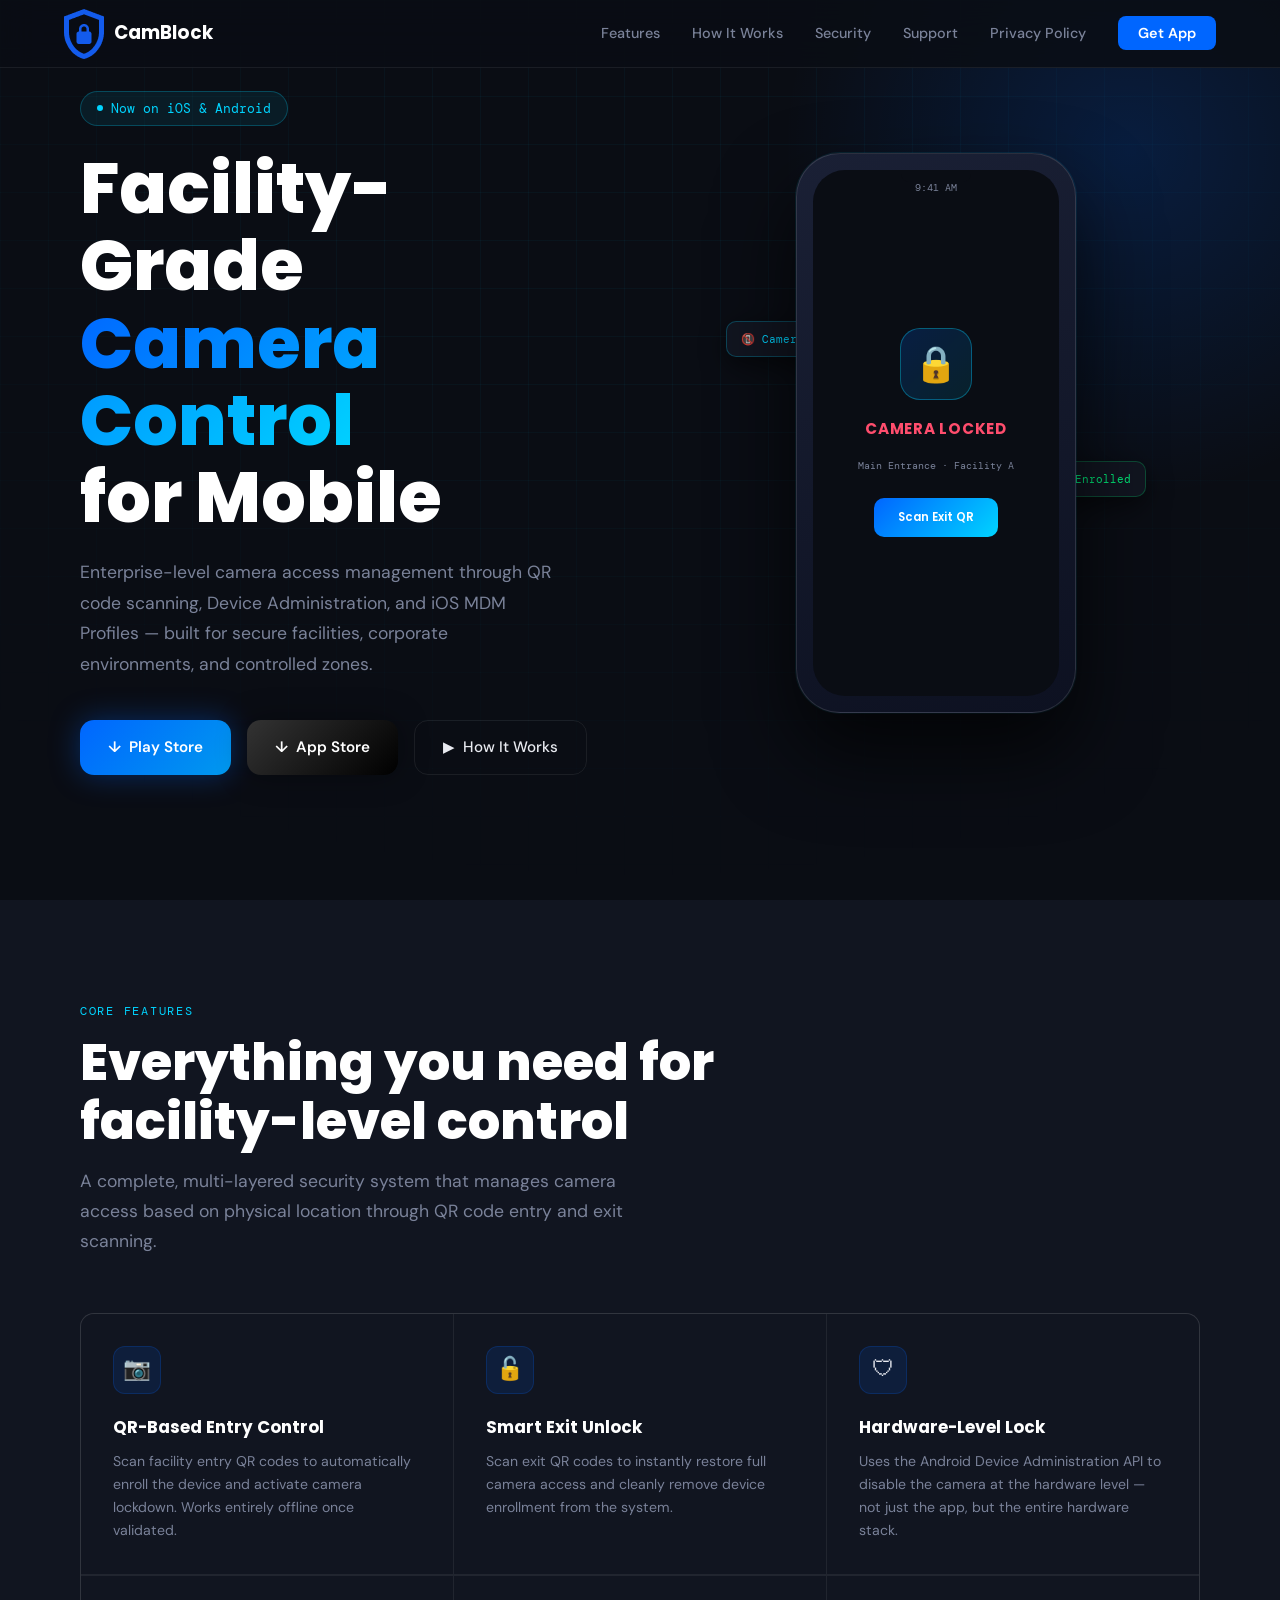
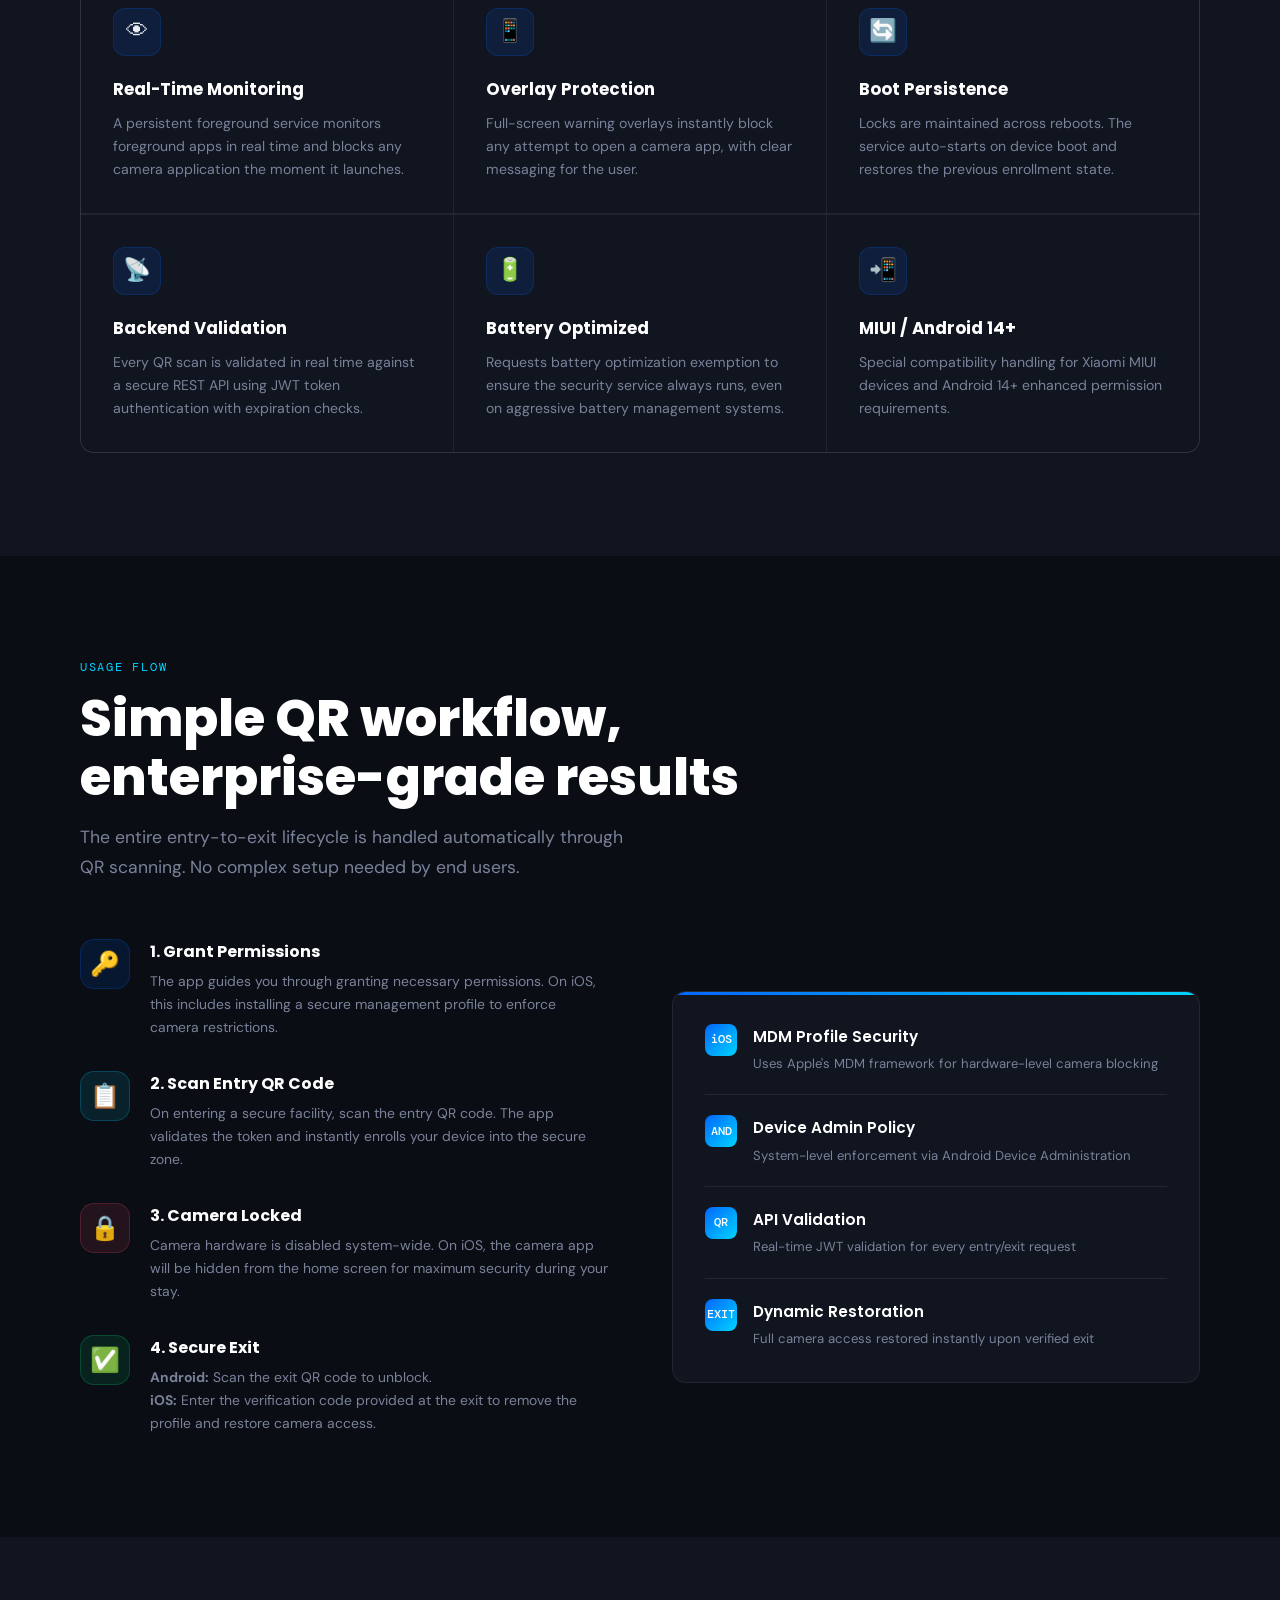
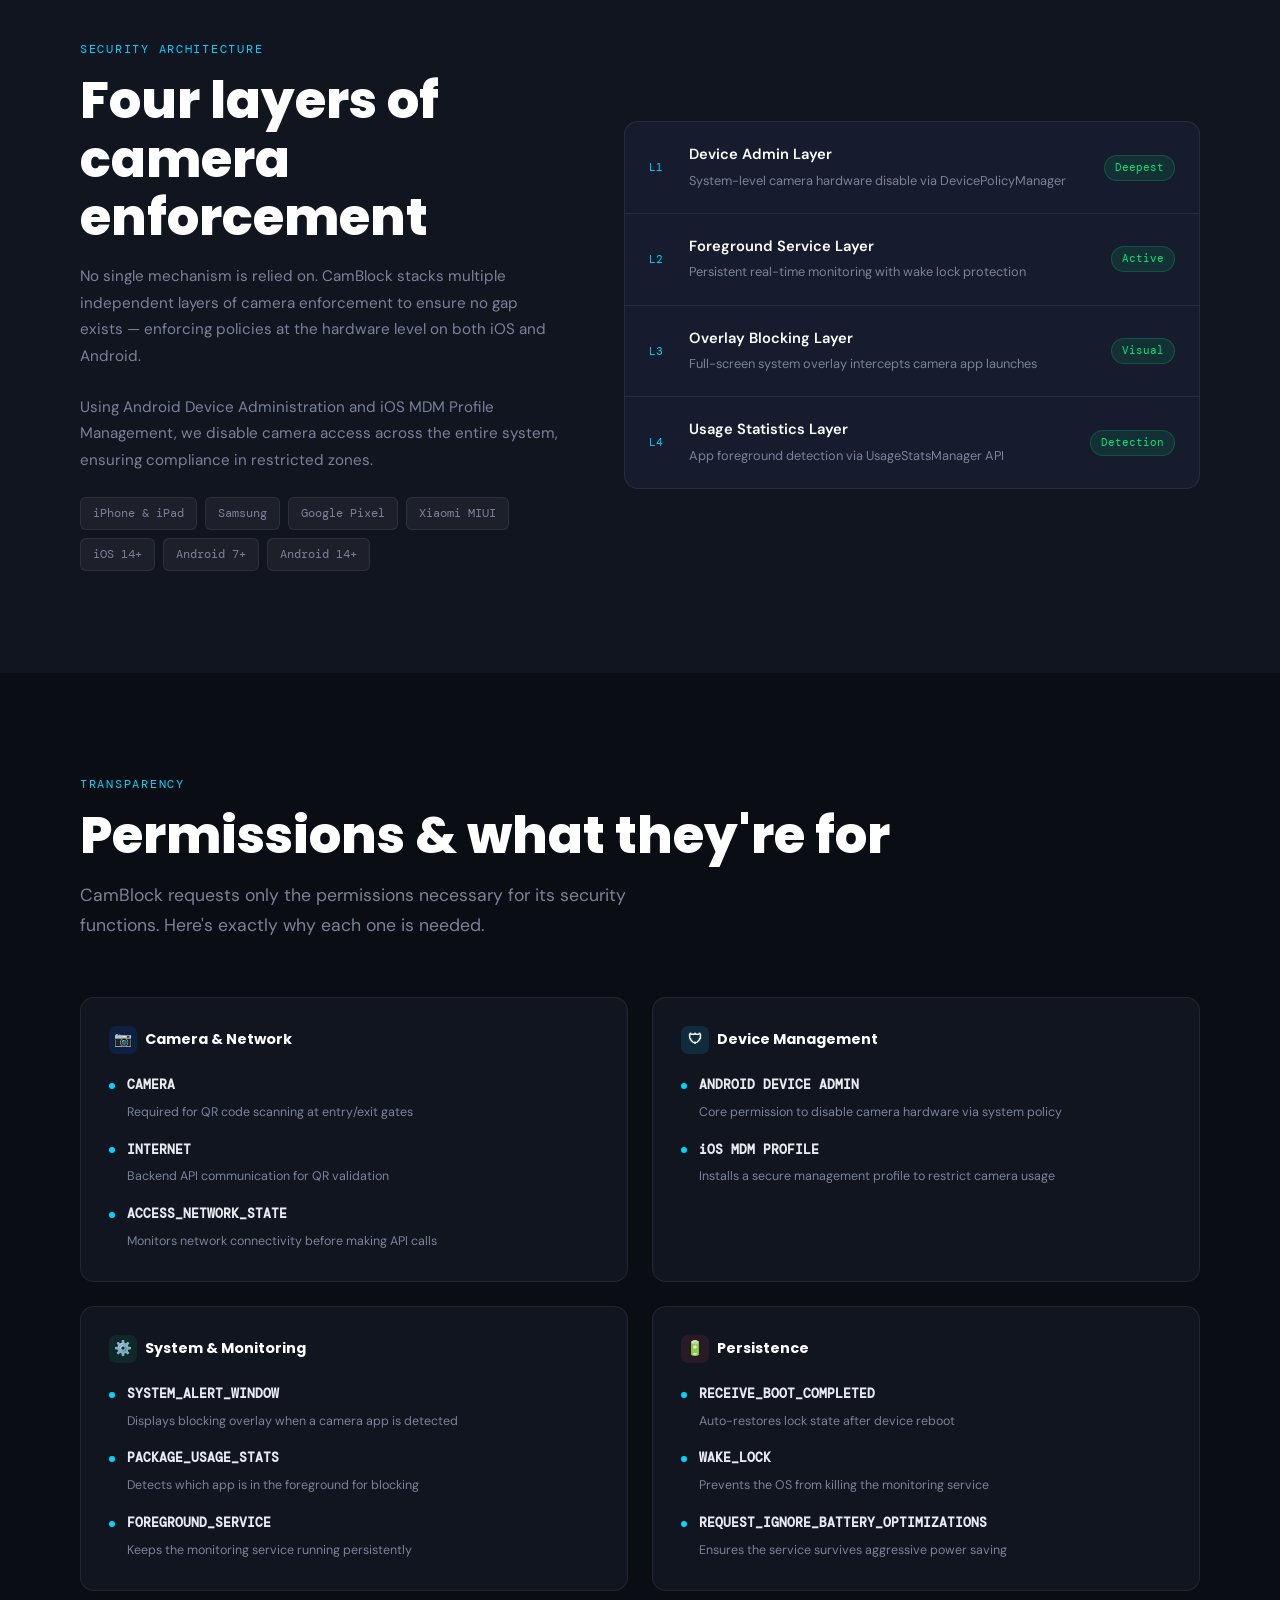
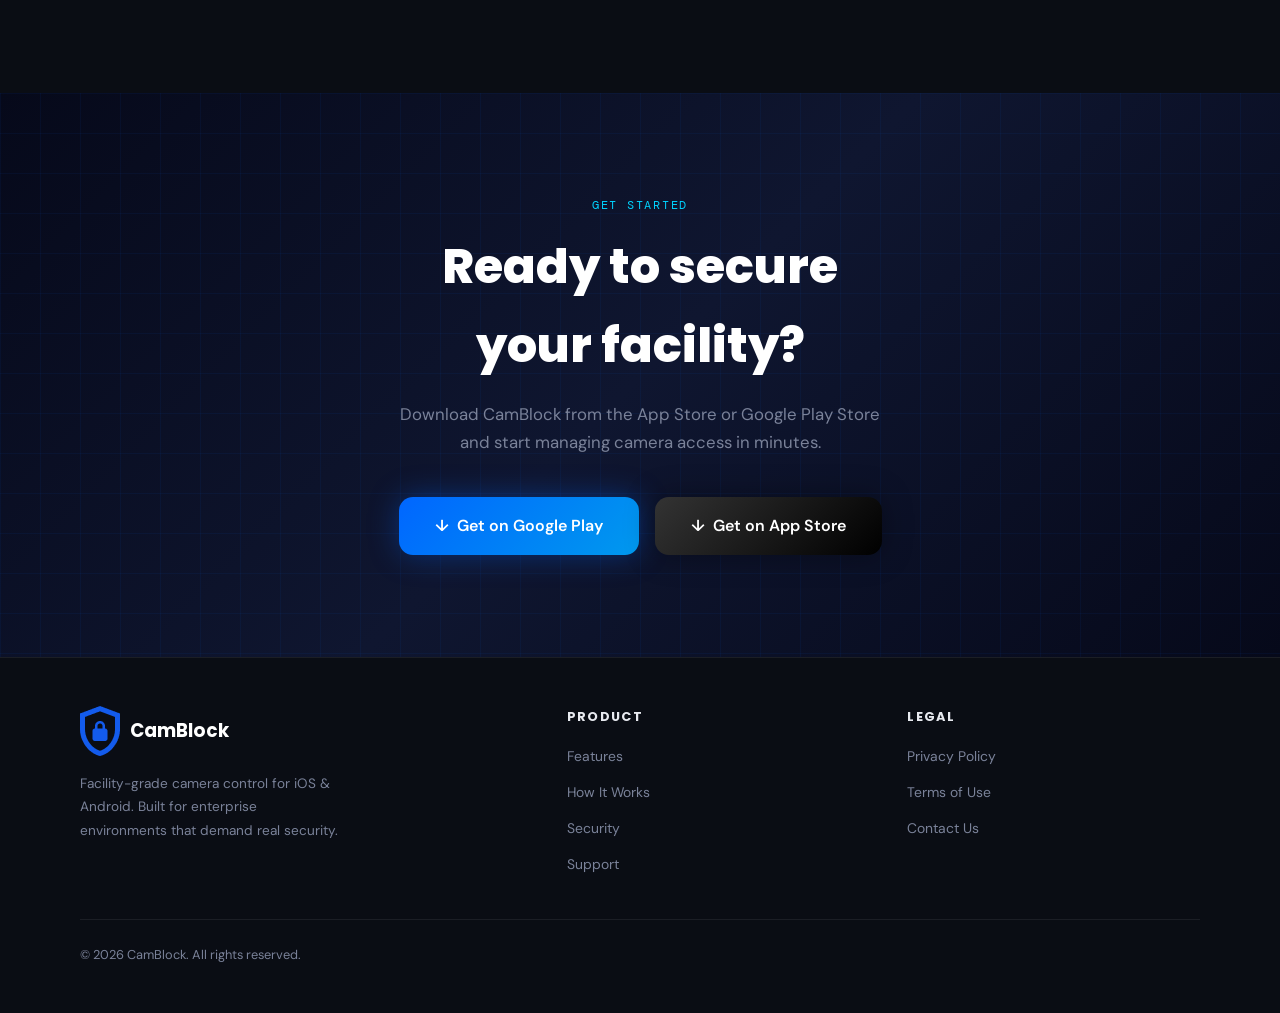
==== commit 02499c8f: "-Updated website for the iOS app and added new support page" ====
--- a/index.html
+++ b/index.html
@@ -26,6 +26,7 @@
         <li><a href="#features">Features</a></li>
         <li><a href="#how-it-works">How It Works</a></li>
         <li><a href="#security">Security</a></li>
+        <li><a href="support.html">Support</a></li>
         <li><a href="privacy.html">Privacy Policy</a></li>
         <li><a href="https://play.google.com/store/apps/details?id=com.sierra.camblock&pcampaignid=web_share" target="_blank" class="nav-cta">Get App</a></li>
       </ul>
@@ -41,23 +42,26 @@
       <div class="container">
         <div class="hero-grid">
           <div class="hero-content">
-            <div class="hero-badge">Android Security App</div>
+            <div class="hero-badge">Now on iOS & Android</div>
             <h1 class="hero-title">
               Facility-Grade<br />
               <span>Camera Control</span><br />
-              for Android
+              for Mobile
             </h1>
             <p class="hero-desc">
-              Enterprise-level camera access management through QR code scanning
-              and Android Device Administration — built for secure facilities,
+              Enterprise-level camera access management through QR code scanning,
+              Device Administration, and iOS MDM Profiles — built for secure facilities,
               corporate environments, and controlled zones.
             </p>
             <div class="hero-actions">
               <a href="https://play.google.com/store/apps/details?id=com.sierra.camblock&pcampaignid=web_share" target="_blank" class="btn-primary">
-                ↓ &nbsp;Download on Play Store
+                ↓ &nbsp;Play Store
+              </a>
+              <a href="#" class="btn-primary" style="background: linear-gradient(135deg, #333, #000); box-shadow: 0 0 30px rgba(0,0,0,0.35);">
+                ↓ &nbsp;App Store
               </a>
               <a href="#how-it-works" class="btn-secondary">
-                ▶ &nbsp;See How It Works
+                ▶ &nbsp;How It Works
               </a>
             </div>
           </div>
@@ -193,9 +197,9 @@
               <div>
                 <h4>1. Grant Permissions</h4>
                 <p>
-                  The app guides users step by step through granting camera,
-                  overlay, usage stats, and device admin permissions — with
-                  helpful prompts at each stage.
+                  The app guides you through granting necessary permissions.
+                  On iOS, this includes installing a secure management profile
+                  to enforce camera restrictions.
                 </p>
               </div>
             </li>
@@ -204,9 +208,9 @@
               <div>
                 <h4>2. Scan Entry QR Code</h4>
                 <p>
-                  On entering a secure facility, the user scans the entry QR
-                  code posted at the gate. The app validates it against the
-                  backend and enrolls the device.
+                  On entering a secure facility, scan the entry QR code.
+                  The app validates the token and instantly enrolls your device
+                  into the secure zone.
                 </p>
               </div>
             </li>
@@ -215,20 +219,20 @@
               <div>
                 <h4>3. Camera Locked</h4>
                 <p>
-                  Device admin policy disables the camera hardware. A foreground
-                  service activates with real-time monitoring and overlay
-                  blocking for any camera app.
+                  Camera hardware is disabled system-wide. On iOS, the camera app
+                  will be hidden from the home screen for maximum security
+                  during your stay.
                 </p>
               </div>
             </li>
             <li>
               <div class="step-icon-wrap green">✅</div>
               <div>
-                <h4>4. Scan Exit QR Code</h4>
+                <h4>4. Secure Exit</h4>
                 <p>
-                  On exit, scan the exit QR code to validate departure, remove
-                  device enrollment, and restore full camera access
-                  automatically.
+                  <b>Android:</b> Scan the exit QR code to unblock.<br />
+                  <b>iOS:</b> Enter the verification code provided at the exit
+                  to remove the profile and restore camera access.
                 </p>
               </div>
             </li>
@@ -236,52 +240,31 @@
 
           <div class="steps-visual">
             <div class="flow-step">
-              <div class="step-num">01</div>
+              <div class="step-num">iOS</div>
               <div class="step-info">
-                <h4>QR Scan → API Validation</h4>
-                <p>JWT token extracted and validated with expiration check</p>
+                <h4>MDM Profile Security</h4>
+                <p>Uses Apple's MDM framework for hardware-level camera blocking</p>
               </div>
             </div>
             <div class="flow-step">
-              <div class="step-num">02</div>
+              <div class="step-num">AND</div>
               <div class="step-info">
-                <h4>Enrollment Registered</h4>
-                <p>
-                  Device ID stored persistently with facility and location data
-                </p>
+                <h4>Device Admin Policy</h4>
+                <p>System-level enforcement via Android Device Administration</p>
               </div>
             </div>
             <div class="flow-step">
-              <div class="step-num">03</div>
+              <div class="step-num">QR</div>
               <div class="step-info">
-                <h4>Device Admin Activated</h4>
-                <p>
-                  <code
-                    style="
-                      font-family: var(--font-mono);
-                      font-size: 0.78rem;
-                      color: var(--accent);
-                    "
-                    >disable-camera</code
-                  >
-                  policy applied at system level
-                </p>
+                <h4>API Validation</h4>
+                <p>Real-time JWT validation for every entry/exit request</p>
               </div>
             </div>
             <div class="flow-step">
-              <div class="step-num">04</div>
+              <div class="step-num">EXIT</div>
               <div class="step-info">
-                <h4>Foreground Service Running</h4>
-                <p>
-                  Usage stats monitoring + overlay ready to block camera apps
-                </p>
-              </div>
-            </div>
-            <div class="flow-step">
-              <div class="step-num">05</div>
-              <div class="step-info">
-                <h4>Exit → Full Cleanup</h4>
-                <p>Admin removed, service stopped, camera fully restored</p>
+                <h4>Dynamic Restoration</h4>
+                <p>Full camera access restored instantly upon verified exit</p>
               </div>
             </div>
           </div>
@@ -300,22 +283,21 @@
             </h2>
             <div class="security-text">
               <p>
-                No single mechanism is relied on. CamBlock stacks four
-                independent layers of camera blocking to ensure no gap exists —
-                even across different Android OEMs and firmware versions.
+                No single mechanism is relied on. CamBlock stacks multiple
+                independent layers of camera enforcement to ensure no gap exists —
+                enforcing policies at the hardware level on both iOS and Android.
               </p>
               <p>
-                Hardware disable, software monitoring, visual overlay blocking,
-                and usage statistics tracking all work in concert to enforce the
-                policy.
+                Using Android Device Administration and iOS MDM Profile Management,
+                we disable camera access across the entire system, ensuring
+                compliance in restricted zones.
               </p>
               <div class="compat-tags">
+                <span class="tag">iPhone & iPad</span>
                 <span class="tag">Samsung</span>
                 <span class="tag">Google Pixel</span>
                 <span class="tag">Xiaomi MIUI</span>
-                <span class="tag">Motorola</span>
-                <span class="tag">OnePlus</span>
-                <span class="tag">Huawei</span>
+                <span class="tag">iOS 14+</span>
                 <span class="tag">Android 7+</span>
                 <span class="tag">Android 14+</span>
               </div>
@@ -407,21 +389,21 @@
           </div>
 
           <div class="perm-group">
-            <h3><span class="c">🛡</span> Device Administration</h3>
-            <div class="perm-item">
-              <div class="perm-dot"></div>
-              <div class="perm-item-info">
-                <strong>BIND_DEVICE_ADMIN</strong>
-                <span
-                  >Core permission to disable camera hardware via policy</span
-                >
-              </div>
-            </div>
-            <div class="perm-item">
-              <div class="perm-dot"></div>
-              <div class="perm-item-info">
-                <strong>MANAGE_DEVICE_POLICY_CAMERA</strong>
-                <span>Enhanced camera policy control on Android 14+</span>
+            <h3><span class="c">🛡</span> Device Management</h3>
+            <div class="perm-item">
+              <div class="perm-dot"></div>
+              <div class="perm-item-info">
+                <strong>ANDROID DEVICE ADMIN</strong>
+                <span
+                  >Core permission to disable camera hardware via system policy</span
+                >
+              </div>
+            </div>
+            <div class="perm-item">
+              <div class="perm-dot"></div>
+              <div class="perm-item-info">
+                <strong>iOS MDM PROFILE</strong>
+                <span>Installs a secure management profile to restrict camera usage</span>
               </div>
             </div>
           </div>
@@ -495,7 +477,7 @@
           </div>
           <h2>Ready to secure<br />your facility?</h2>
           <p>
-            Download CamBlock from the Google Play Store and start managing
+            Download CamBlock from the App Store or Google Play Store and start managing
             camera access in minutes.
           </p>
           <div
@@ -515,11 +497,11 @@
               ↓ &nbsp;Get on Google Play
             </a>
             <a
-              href="#features"
-              class="btn-secondary"
-              style="font-size: 1rem; padding: 16px 36px"
+              href="#"
+              class="btn-primary"
+              style="font-size: 1rem; padding: 16px 36px; background: linear-gradient(135deg, #333, #000); box-shadow: 0 0 30px rgba(0,0,0,0.35);"
             >
-              Learn More
+              ↓ &nbsp;Get on App Store
             </a>
           </div>
         </div>
@@ -535,7 +517,7 @@
             CamBlock
           </a>
           <p>
-            Facility-grade camera control for Android. Built for enterprise
+            Facility-grade camera control for iOS & Android. Built for enterprise
             environments that demand real security.
           </p>
         </div>
@@ -545,7 +527,7 @@
             <li><a href="#features">Features</a></li>
             <li><a href="#how-it-works">How It Works</a></li>
             <li><a href="#security">Security</a></li>
-            <li><a href="#permissions">Permissions</a></li>
+            <li><a href="support.html">Support</a></li>
           </ul>
         </div>
         <div class="footer-col">
@@ -553,8 +535,7 @@
           <ul>
             <li><a href="privacy.html">Privacy Policy</a></li>
             <li><a href="privacy.html">Terms of Use</a></li>
-            <li><a href="privacy.html">Data Deletion</a></li>
-            <li><a href="mailto:shivam.soni@mindefy.tech">Contact Us</a></li>
+            <li><a href="support.html">Contact Us</a></li>
           </ul>
         </div>
       </div>
--- a/styles.css
+++ b/styles.css
@@ -908,8 +908,9 @@
     color: var(--muted);
 }
 
-/* ── Privacy Policy ───────────────────────────── */
-#privacy {
+/* ── Privacy Policy & Support ─────────────────── */
+#privacy,
+#support {
     background: var(--surface);
 }
 
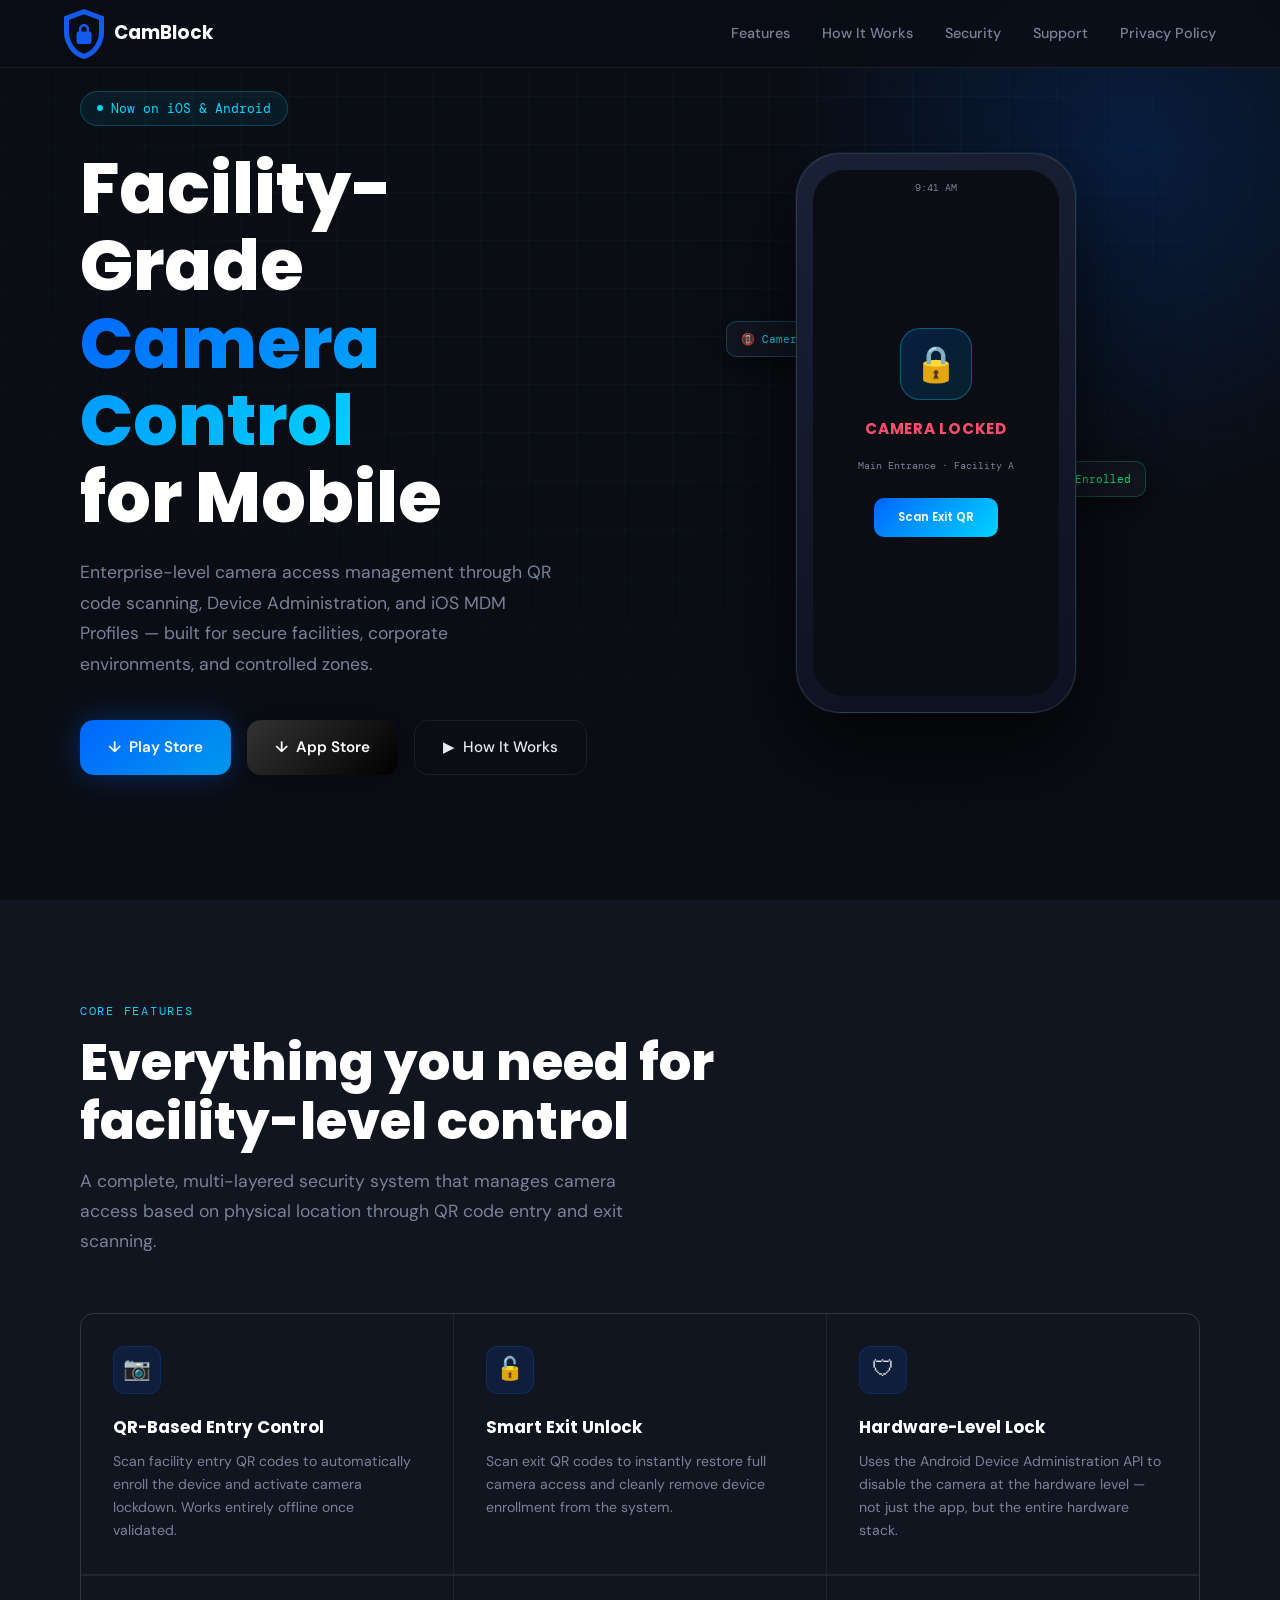
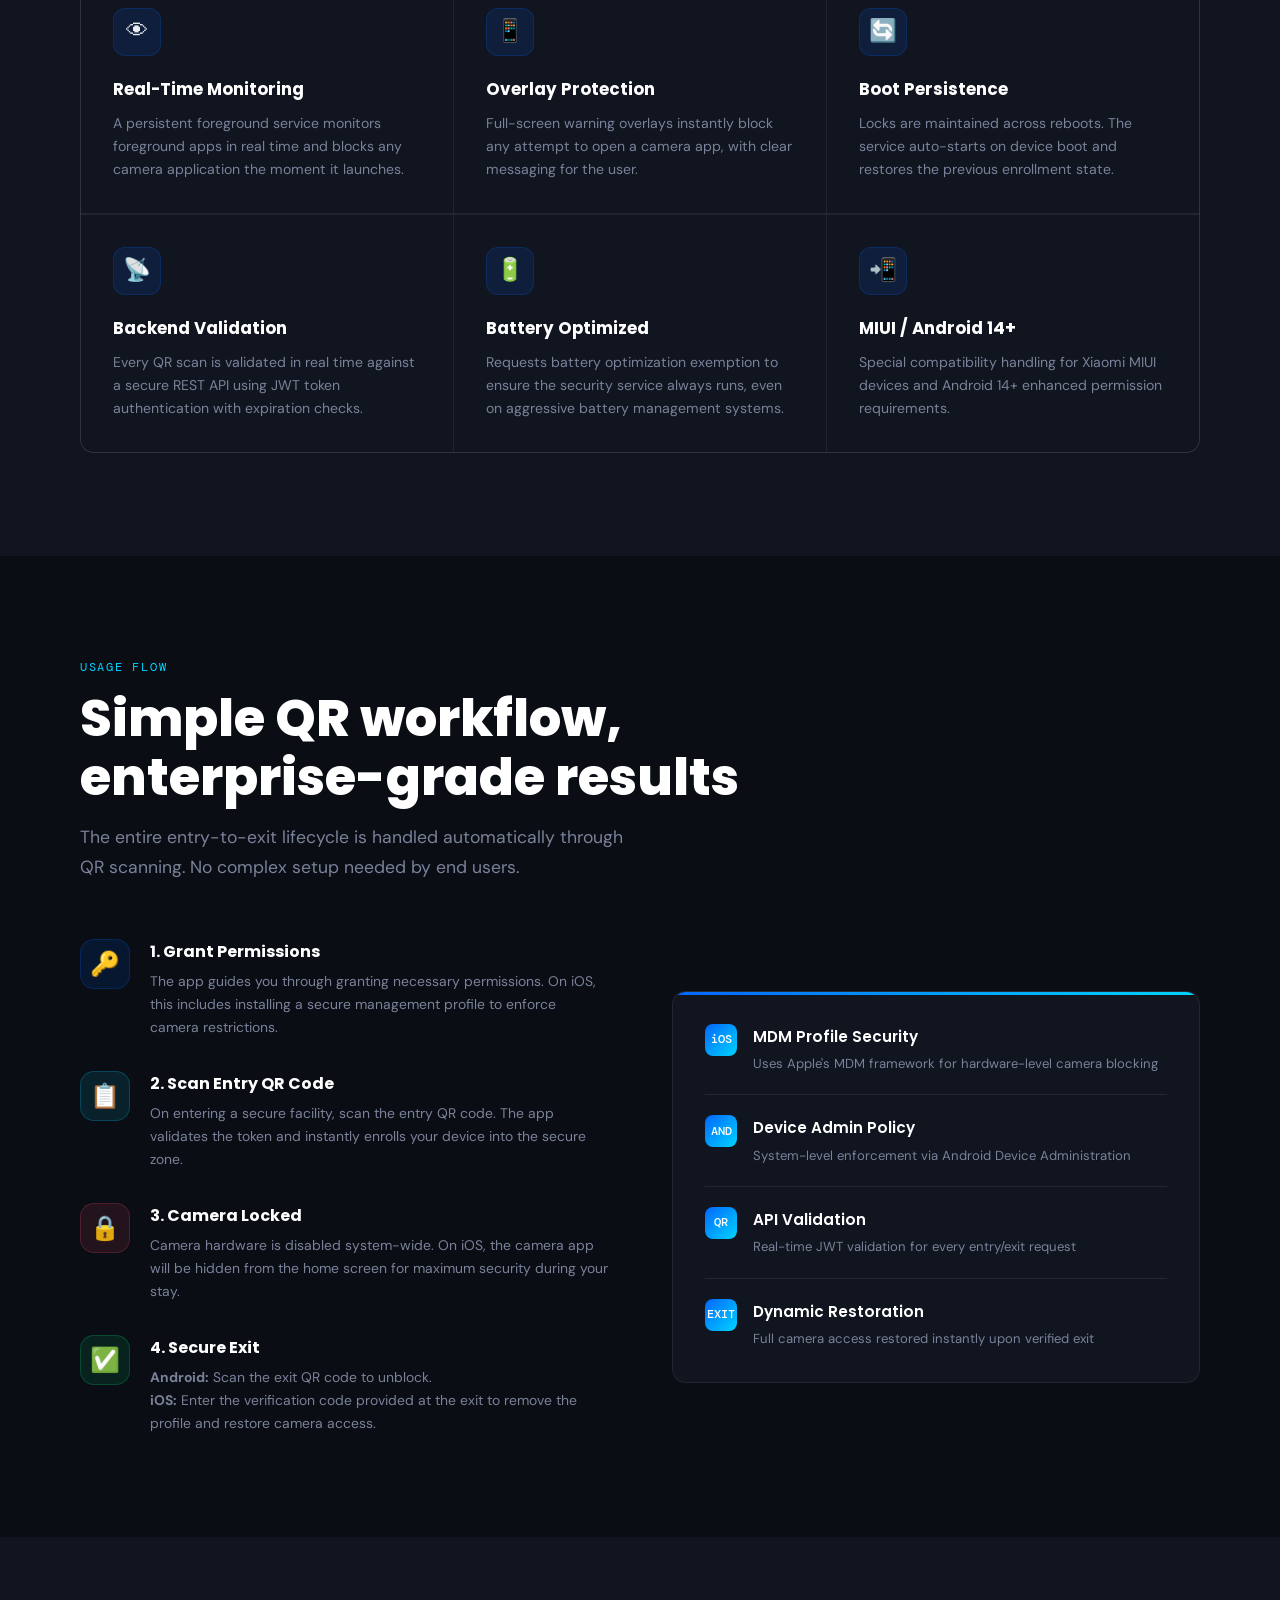
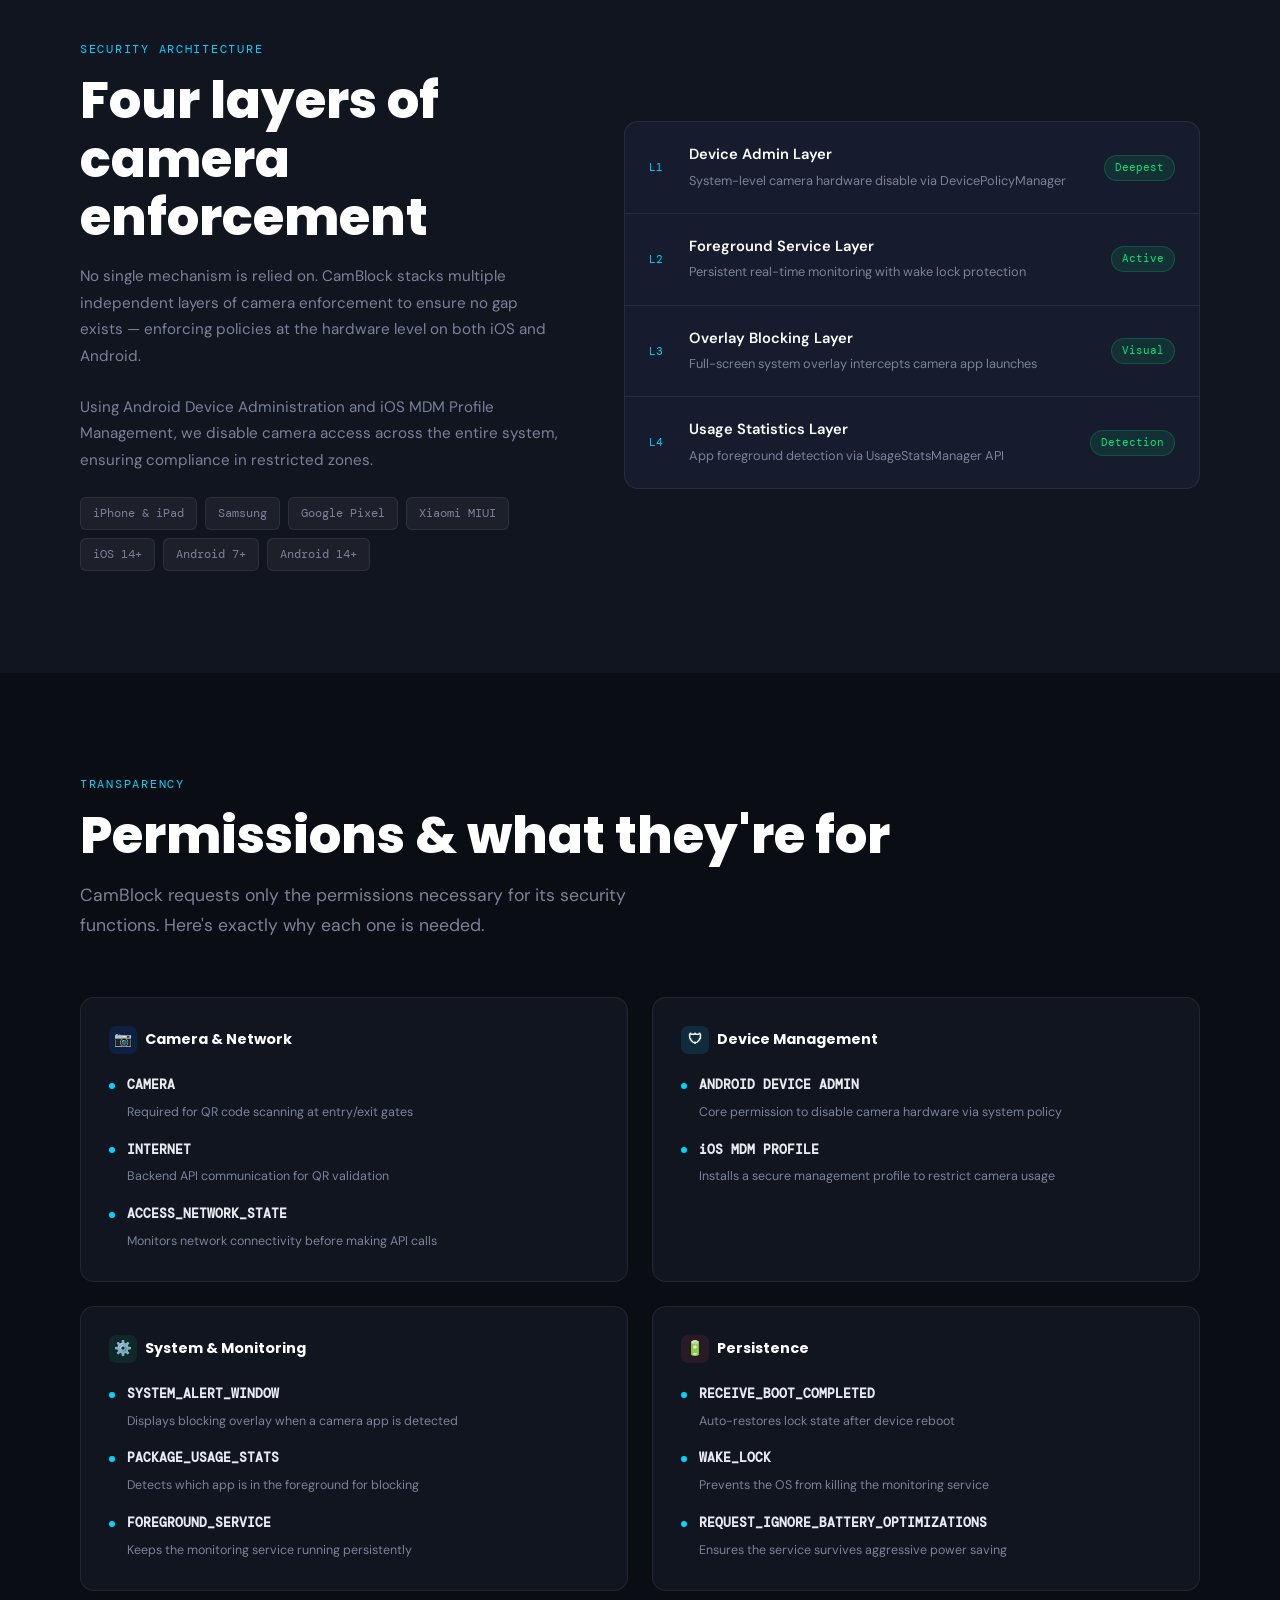
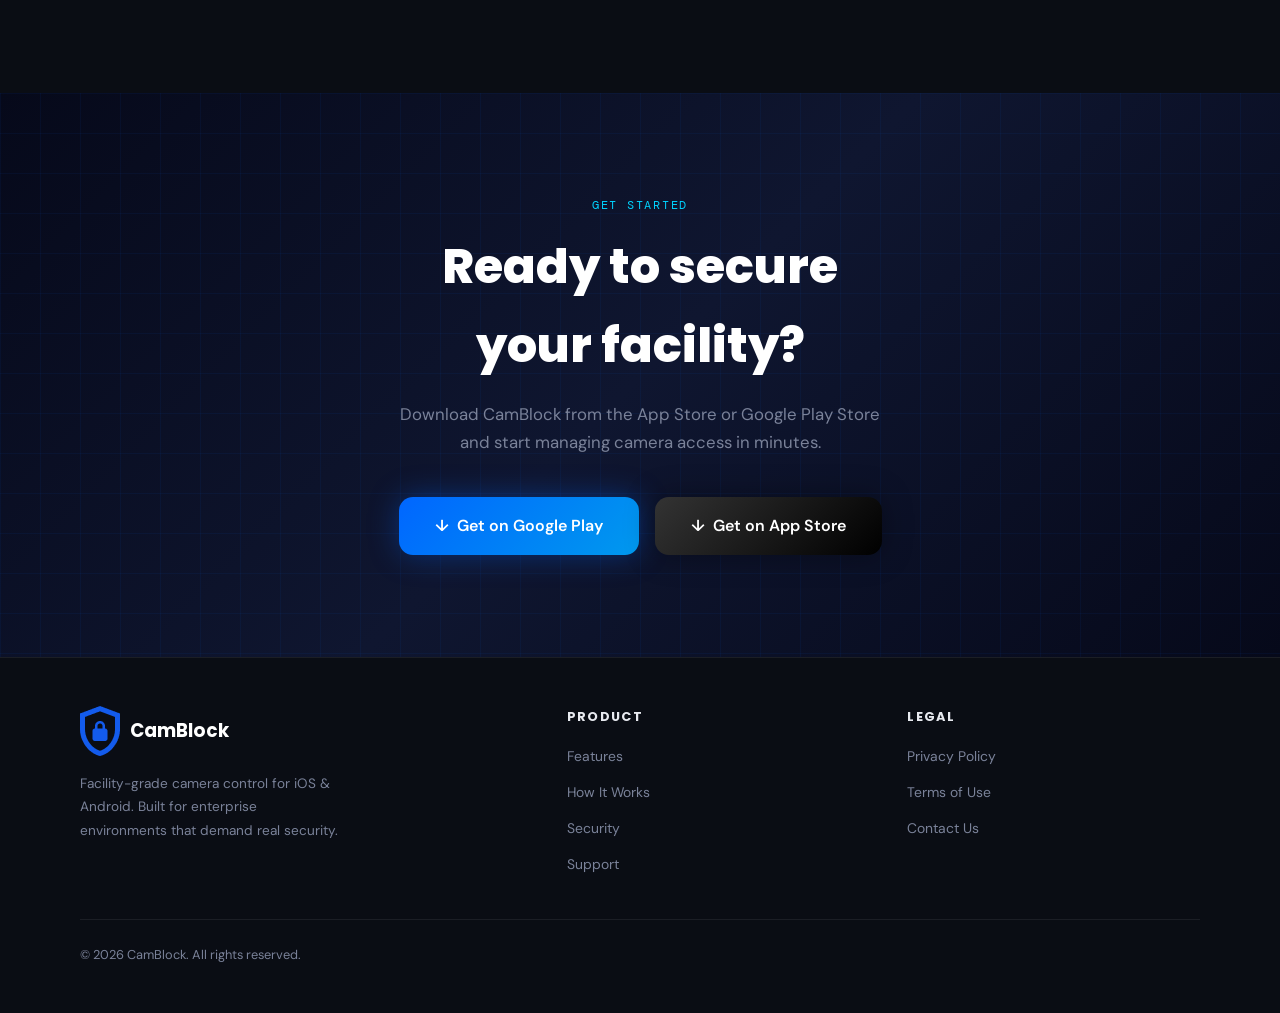
==== commit 8a1001f9: "-Added camblock ios user app link." ====
--- a/index.html
+++ b/index.html
@@ -28,7 +28,6 @@
         <li><a href="#security">Security</a></li>
         <li><a href="support.html">Support</a></li>
         <li><a href="privacy.html">Privacy Policy</a></li>
-        <li><a href="https://play.google.com/store/apps/details?id=com.sierra.camblock&pcampaignid=web_share" target="_blank" class="nav-cta">Get App</a></li>
       </ul>
       <div class="hamburger" id="hamburger" onclick="toggleMenu()">
         <span></span><span></span><span></span>
@@ -54,10 +53,10 @@
               corporate environments, and controlled zones.
             </p>
             <div class="hero-actions">
-              <a href="https://play.google.com/store/apps/details?id=com.sierra.camblock&pcampaignid=web_share" target="_blank" class="btn-primary">
+              <a href="https://play.google.com/store/apps/details?id=com.sierra.camblock" target="_blank" class="btn-primary">
                 ↓ &nbsp;Play Store
               </a>
-              <a href="#" class="btn-primary" style="background: linear-gradient(135deg, #333, #000); box-shadow: 0 0 30px rgba(0,0,0,0.35);">
+              <a href="https://apps.apple.com/in/app/camblock/id6774051262" target="_blank" class="btn-primary" style="background: linear-gradient(135deg, #333, #000); box-shadow: 0 0 30px rgba(0,0,0,0.35);">
                 ↓ &nbsp;App Store
               </a>
               <a href="#how-it-works" class="btn-secondary">
@@ -489,7 +488,7 @@
             "
           >
             <a
-              href="https://play.google.com/store/apps/details?id=com.sierra.camblock&pcampaignid=web_share"
+              href="https://play.google.com/store/apps/details?id=com.sierra.camblock"
               target="_blank"
               class="btn-primary"
               style="font-size: 1rem; padding: 16px 36px"
@@ -497,7 +496,8 @@
               ↓ &nbsp;Get on Google Play
             </a>
             <a
-              href="#"
+              href="https://apps.apple.com/in/app/camblock/id6774051262"
+              target="_blank"
               class="btn-primary"
               style="font-size: 1rem; padding: 16px 36px; background: linear-gradient(135deg, #333, #000); box-shadow: 0 0 30px rgba(0,0,0,0.35);"
             >
